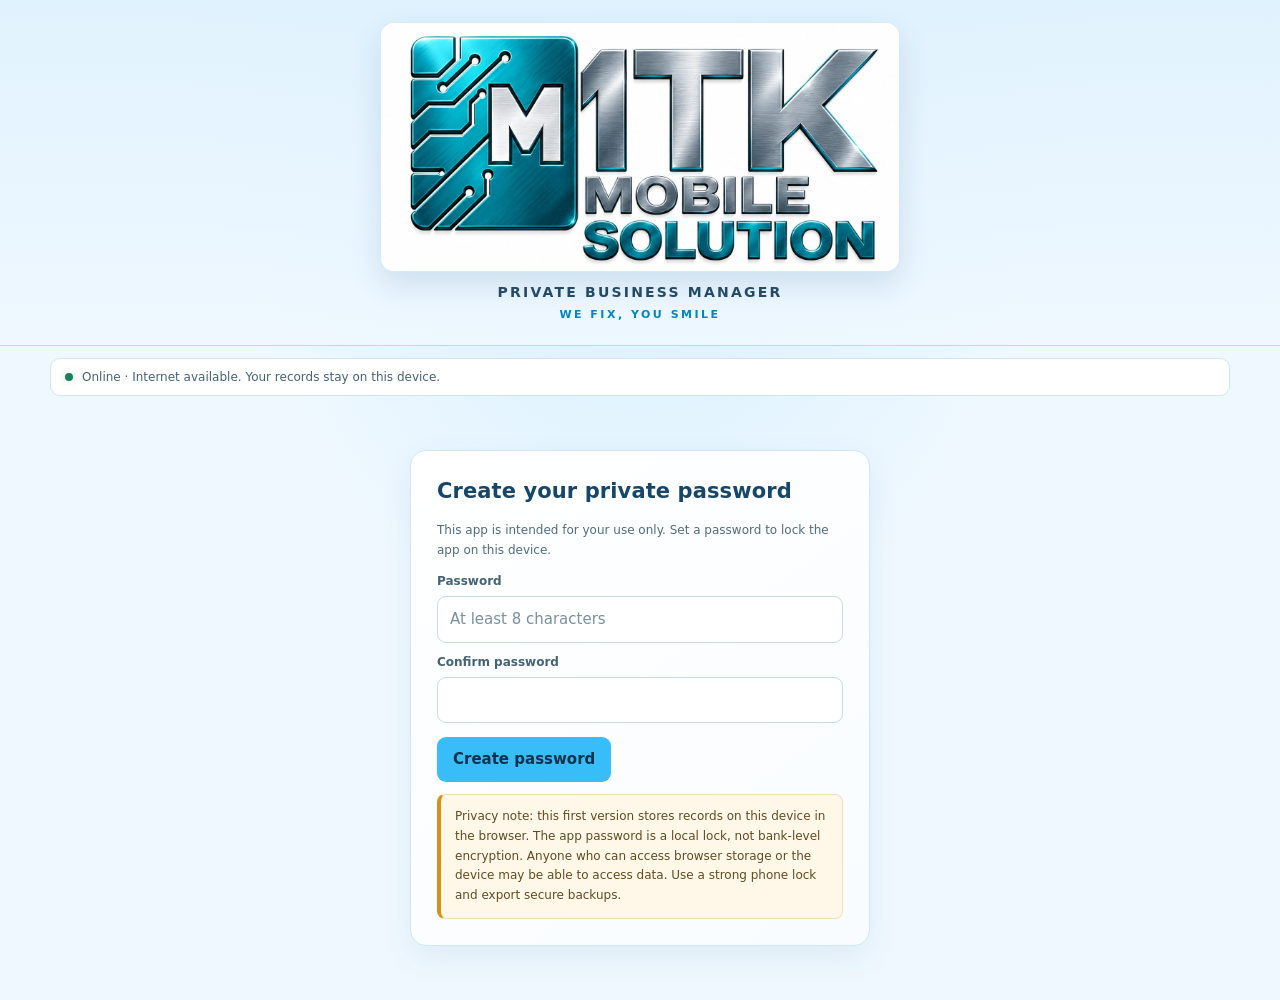
==== index.html @ c658500e "Apply sky blue app theme Co-authored-by: Copilot App <223556219+Copilot@users.noreply.github.com>" ====
<!doctype html>
<html lang="en">
<head>
<meta charset="utf-8"><meta name="viewport" content="width=device-width,initial-scale=1">
<meta name="theme-color" content="#38bdf8"><meta name="description" content="Manage MTK Mobile Solution income, expenses, stock, repairs and customer balances in one private workspace."><meta name="apple-mobile-web-app-capable" content="yes"><meta name="apple-mobile-web-app-title" content="MTK Business"><link rel="manifest" href="./manifest.webmanifest"><link rel="icon" type="image/jpeg" href="./mtk-logo.jpeg"><title>MTK Private Business Manager</title>
<style>
:root{color-scheme:light;--sky:#38bdf8;--sky-dark:#0284c7;--sky-soft:#e0f2fe;--dark:#eff8ff;--panel:#fff;--panel-raised:#f7fbff;--line:#cfe6f5;--muted:#506b7e;--text:#17364b;--success:#16835d;--danger:#c5394b}
*{box-sizing:border-box}
body{margin:0;min-height:100vh;background:radial-gradient(ellipse at 50% -18%,#c7eaff 0,transparent 52%),var(--dark);color:var(--text);font:15px/1.5 system-ui,-apple-system,"Segoe UI",Arial,sans-serif}
button,input,select,textarea{font:inherit}
header{padding:22px 18px 17px;text-align:center;background:linear-gradient(180deg,rgba(224,242,254,.96),rgba(239,248,255,.88));border-bottom:1px solid #b7ddf4}
.brand-logo{display:block;width:min(100%,520px);height:250px;object-fit:cover;object-position:center 51%;margin:0 auto 10px;background:#fff;border:1px solid #d6eafa;border-radius:14px;box-shadow:0 12px 30px rgba(20,88,133,.14)}
header p{margin:0;color:#244b65;font-size:14px;font-weight:750;letter-spacing:2.2px}
.slogan{color:var(--sky-dark);font-size:11px;font-weight:800;letter-spacing:2.5px;text-align:center;padding:4px 8px}
.connection-status{max-width:1180px;margin:12px auto 0;padding:9px 14px;border:1px solid #cfe6f5;border-radius:10px;background:#fff;color:#456277;font-size:12px}
.connection-status::before{content:"";display:inline-block;width:8px;height:8px;margin-right:9px;border-radius:50%;background:var(--success);box-shadow:0 0 10px rgba(22,131,93,.25)}
.connection-status.offline{border-color:#ead5a9;background:#fff8e9;color:#775619}
.connection-status.offline::before{background:#d89213;box-shadow:0 0 10px rgba(216,146,19,.25)}
main{max-width:1180px;margin:auto;padding:24px 20px 40px}
.card{background:linear-gradient(145deg,#fff,#f8fcff);border:1px solid var(--line);border-radius:16px;padding:22px;margin-bottom:18px;box-shadow:0 12px 32px rgba(34,93,131,.08)}
h2{font-size:18px;line-height:1.35;margin:0 0 16px;color:#174768;letter-spacing:.1px}
h3{font-size:14px;color:#0878b5;margin:22px 0 10px}
label{display:block;font-size:12px;font-weight:650;color:#456277;margin:0 0 6px}
input,select,textarea{width:100%;padding:11px 12px;border:1px solid #c7dce9;border-radius:9px;background:#fff;color:var(--text);transition:border-color .16s,box-shadow .16s}
input::placeholder,textarea::placeholder{color:#7890a0}
input:focus,select:focus,textarea:focus{outline:none;border-color:var(--sky-dark);box-shadow:0 0 0 3px rgba(56,189,248,.19)}
input[type=checkbox]{width:auto;accent-color:var(--sky-dark)}
input[type=file]{padding:7px}
.grid{display:grid;grid-template-columns:repeat(auto-fit,minmax(min(100%,210px),1fr));gap:14px}
.btn{min-height:42px;border:1px solid transparent;border-radius:9px;padding:10px 15px;font-weight:750;cursor:pointer;background:var(--sky);color:#08324a;transition:background .16s,border-color .16s,transform .16s}
.btn:hover{background:#7dd3fc;transform:translateY(-1px)}
.btn:focus-visible,.tabs button:focus-visible{outline:2px solid var(--sky-dark);outline-offset:3px}
.btn.alt{background:#edf7fd;color:#28536d;border-color:#c7e3f4}
.btn.alt:hover{background:#dff1fc;border-color:#93cbea}
.btn.red{background:#c5394b;color:#fff}
.btn.red:hover{background:#a82d40}
.actions{display:flex;align-items:center;gap:9px;flex-wrap:wrap;margin-top:14px}
.tabs{display:flex;gap:8px;flex-wrap:nowrap;overflow-x:auto;margin:2px 0 16px;padding:3px 2px 9px;scrollbar-color:#91cdea transparent}
.tabs button{flex:0 0 auto;background:#fff;color:#456277;border:1px solid #cfe1ec;border-radius:9px;padding:10px 14px;cursor:pointer;transition:background .16s,border-color .16s,color .16s}
.tabs button:hover{background:#eff8fe;border-color:#9fcfea;color:#174768}
.tabs button.active{background:#d9f1ff;color:#075b91;border-color:#76c5f0;font-weight:800}
.hidden{display:none!important}
.stats{display:grid;grid-template-columns:repeat(auto-fit,minmax(min(100%,205px),1fr));gap:12px;margin-top:16px}
.stat{min-width:0;background:linear-gradient(145deg,#eff8fe,#e4f3fc);border:1px solid #cae4f4;border-radius:12px;padding:16px}
.stat span{display:block;color:#506b7e;font-size:12px;line-height:1.45}
.stat strong{display:block;font-size:clamp(20px,3vw,25px);line-height:1.2;margin-top:9px;overflow-wrap:anywhere;font-variant-numeric:tabular-nums}
.good{color:var(--success)}.bad{color:var(--danger)}
.hint{font-size:12px;line-height:1.65;color:var(--muted)}
.row{background:#f4faff;border:1px solid #d3e8f5;border-radius:11px;padding:14px;margin:10px 0}
.row strong{color:#0878b5}
.receipt{max-width:180px;max-height:180px;display:block;margin-top:8px;border-radius:8px}
.checkgrid{display:grid;grid-template-columns:repeat(auto-fit,minmax(200px,1fr));gap:8px}
.check{display:flex;align-items:center;gap:8px;background:#f4faff;padding:9px;border:1px solid #d3e8f5;border-radius:8px}
.check label{margin:0;color:#244b65;font-size:13px}
#login{max-width:460px;margin:clamp(24px,6vh,70px) auto;padding:26px}
#login h2{font-size:21px}
.warning{border:1px solid #f1dfb8;border-left:4px solid #d89213;border-radius:8px;padding:12px 14px;background:#fff8e9;color:#624a20;font-size:12px;line-height:1.65}
.pill{display:inline-block;font-size:11px;background:#e2f4ff;border:1px solid #c1e5f9;border-radius:20px;padding:3px 9px;color:#17608c}
@media(max-width:600px){header{padding:18px 14px 14px}.brand-logo{max-width:390px;height:195px}header p{font-size:12px;letter-spacing:1.7px}.connection-status{margin:10px 12px 0}main{padding:16px 12px 28px}.card{padding:16px;border-radius:13px;margin-bottom:13px}.grid{gap:11px}.tabs{margin-right:-12px;margin-left:-4px;padding-right:12px}.actions .btn{flex:1 1 auto}#login{margin:24px 12px;padding:20px}.stat{padding:13px}}
@media print{body{background:#fff;color:#111}header{background:#eff8ff;border-color:#b7ddf4}.brand-logo{height:160px}header p,h2,.slogan{color:#075b91}.card{background:#fff;color:#111;border:1px solid #aaa;box-shadow:none}.stat,.row{background:#fff;color:#111;border:1px solid #bbb}.stat span,.hint,label{color:#333}.no-print{display:none!important}input,select,textarea{background:#fff;color:#111}}
</style></head>
<body>
<header><img class="brand-logo" src="./mtk-logo.jpeg" alt="MTK Mobile Solution logo"><p>PRIVATE BUSINESS MANAGER</p><div class="slogan">WE FIX, YOU SMILE</div></header>
<div class="connection-status" id="connectionStatus" role="status" aria-live="polite"></div>
<section id="login" class="card">
<h2 id="loginTitle">Create your private password</h2>
<p class="hint">This app is intended for your use only. Set a password to lock the app on this device.</p>
<div><label>Password</label><input id="password" type="password" autocomplete="current-password" placeholder="At least 8 characters"></div>
<div id="confirmWrap" style="margin-top:10px"><label>Confirm password</label><input id="confirmPassword" type="password" autocomplete="new-password"></div>
<div class="actions"><button class="btn" id="loginBtn">Create password</button></div><p class="hint" id="loginMsg"></p>
<div class="warning">Privacy note: this first version stores records on this device in the browser. The app password is a local lock, not bank-level encryption. Anyone who can access browser storage or the device may be able to access data. Use a strong phone lock and export secure backups.</div>
</section>
<div id="app" class="hidden">
<main>
<div class="actions no-print"><button class="btn alt" id="lockBtn">Lock app</button><button class="btn alt" id="exportBtn">Export backup</button><label class="btn alt" style="display:inline-flex;align-items:center;cursor:pointer">Import backup<input id="importFile" type="file" accept=".json,application/json" hidden></label><button class="btn alt" onclick="window.print()">Print current page</button></div>
<div class="warning">Keep receipts and records private. Do not record bank PINs, passwords, or customers' phone unlock codes. Export a backup regularly and store it somewhere secure.</div>
<section class="card"><h2>Business overview</h2><div class="grid"><div><label>From date</label><input type="date" id="fromDate"></div><div><label>To date</label><input type="date" id="toDate"></div><div style="align-self:end"><button class="btn" id="filterBtn">Update totals</button></div></div><div class="stats" style="margin-top:12px">
<div class="stat"><span>Sales / money received</span><strong id="totalIncome">R0.00</strong></div>
<div class="stat"><span>Expenses / money spent</span><strong id="totalExpense">R0.00</strong></div>
<div class="stat"><span>Profit / loss (cash view)</span><strong id="net">R0.00</strong></div>
<div class="stat"><span>Inventory items in stock</span><strong id="stockCount">0</strong></div></div><p class="hint">Cash-view result = money recorded as received minus money recorded as spent for the selected dates. It is not a full accounting/tax statement. Record stock purchases as expenses and sales as income; do not count the same transaction twice.</p></section>
<div class="tabs no-print"><button class="active" data-tab="transaction">Income & expenses</button><button data-tab="inventory">Accessories & stock</button><button data-tab="history">Transaction history</button><button data-tab="repairs">Repair jobs & customers</button><button data-tab="debts">Debts / unpaid</button><button data-tab="reports">Reports & backup</button></div>
<section class="card panel" id="panel-transaction"><h2>Add money received or spent</h2><form id="transactionForm"><div class="grid">
<div><label>Transaction type *</label><select id="txType"><option value="income">Money received / sale</option><option value="expense">Money spent / expense</option></select></div>
<div><label>Date *</label><input id="txDate" type="date" required></div>
<div><label>Category *</label><select id="txCategory"><option>Phone repair income</option><option>Phone accessory sale</option><option>Laptop repair income</option><option>Smartwatch sale</option><option>Other sale</option><option>Stock purchase</option><option>Parts for repairs</option><option>Tools / equipment</option><option>Transport</option><option>Data / airtime</option><option>Rent / electricity</option><option>Packaging</option><option>Other expense</option></select></div>
<div><label>Amount (R) *</label><input id="txAmount" type="number" min="0.01" step=".01" required></div>
<div><label>Item / description *</label><input id="txDescription" required placeholder="e.g. USB cable, screen repair"></div>
<div><label>Payment method</label><select id="txPayment"><option>Cash</option><option>EFT / bank transfer</option><option>Card</option><option>Mobile money</option><option>Credit / unpaid</option><option>Other</option></select></div>
<div><label>Supplier / customer (optional)</label><input id="txPerson"></div>
<div><label>Quantity (optional)</label><input id="txQty" type="number" min="1" step="1" value="1"></div>
<div><label>Receipt / slip photo</label><input id="txReceipt" type="file" accept="image/*" capture="environment"></div>
</div><label style="margin-top:10px">Notes</label><textarea id="txNotes" placeholder="Receipt number, what was purchased, etc."></textarea><div id="receiptPreview"></div><div class="actions"><button class="btn alt" type="button" id="ocrBtn">Read receipt text (internet required)</button><button class="btn alt" type="button" id="copyOcrBtn">Copy receipt text</button></div><textarea id="ocrText" placeholder="Receipt text will appear here for you to check and copy. OCR may make mistakes."></textarea><div class="actions"><button class="btn" type="submit">Save transaction</button><button class="btn alt" type="reset">Clear form</button></div></form><p class="hint">Use the receipt photo field to take a picture with your phone camera or choose an existing slip image. Check the amount and date yourself; this version does not automatically read receipt text.</p></section>
<section class="card panel hidden" id="panel-inventory"><h2>Accessories, devices & stock</h2><form id="stockForm"><div class="grid">
<div><label>Item name *</label><input id="stName" required placeholder="USB cable, smartwatch, laptop"></div>
<div><label>Category</label><select id="stCategory"><option>Phone accessory</option><option>Phone</option><option>Smartwatch</option><option>Laptop</option><option>Tablet</option><option>Computer accessory</option><option>Repair part</option><option>Tool / equipment</option><option>Other</option></select></div>
<div><label>Quantity in stock *</label><input id="stQty" type="number" min="0" step="1" required value="1"></div>
<div><label>Cost per item (R) *</label><input id="stCost" type="number" min="0" step=".01" required></div>
<div><label>Selling price per item (R)</label><input id="stPrice" type="number" min="0" step=".01"></div>
<div><label>Supplier</label><input id="stSupplier"></div>
<div><label>Purchase date</label><input id="stDate" type="date"></div><div><label>Stock notes / receipt reference</label><input id="stNotes"></div>
</div><div class="actions"><button class="btn" type="submit">Save stock item</button></div></form><h3>Low-stock alerts</h3><div id="lowStockList"></div><h3>Stock list</h3><div id="stockList"></div><p class="hint">This is a basic stock register. When you buy stock, also record the expense and attach the slip. When you sell an item, record the income and update stock quantity manually.</p></section>
<section class="card panel hidden" id="panel-history"><h2>Transaction history</h2><div class="grid"><div><label>Search description / supplier / category</label><input id="searchHistory" placeholder="Search..."></div><div><label>Show type</label><select id="historyType"><option value="all">All</option><option value="income">Income only</option><option value="expense">Expenses only</option></select></div></div><div id="historyList"></div></section>
<section class="card panel hidden" id="panel-repairs"><h2>Repair jobs & customer history</h2>
<p class="hint">Record a repair job and customer, then record the money received separately in Income & Expenses so the dashboard totals remain correct.</p>
<form id="repairForm"><div class="grid">
<div><label>Repair ticket number *</label><input id="rpTicket" required placeholder="MTK-0001"></div>
<div><label>Date received *</label><input id="rpDate" type="date" required></div>
<div><label>Customer name *</label><input id="rpCustomer" required></div>
<div><label>Customer phone</label><input id="rpPhone" type="tel"></div>
<div><label>Device / model *</label><input id="rpDevice" required placeholder="Samsung A12, HP laptop"></div>
<div><label>IMEI / serial (optional)</label><input id="rpSerial"></div>
<div><label>Customer-reported problem *</label><input id="rpComplaint" required></div>
<div><label>Initial test / condition</label><input id="rpInitial" placeholder="Screen cracked, no charging..."></div>
<div><label>Repair service / work done</label><input id="rpWork"></div>
<div><label>Repair status</label><select id="rpStatus"><option>Received - not tested</option><option>Diagnosing</option><option>Waiting for approval</option><option>Waiting for parts</option><option>In repair</option><option>Repaired - tested</option><option>Partially repaired</option><option>Unrepairable</option><option>Collected</option></select></div>
<div><label>Quoted price (R)</label><input id="rpQuote" type="number" min="0" step=".01"></div>
<div><label>Warranty days (if offered)</label><input id="rpWarranty" type="number" min="0" step="1" value="0"></div>
</div><label style="margin-top:10px">Final test / faults still present</label><textarea id="rpFinal"></textarea>
<div class="actions"><button class="btn" type="submit">Save repair job</button></div></form><h3>Repair job history</h3><div id="repairList"></div></section>
<section class="card panel hidden" id="panel-debts"><h2>Customer balances / unpaid amounts</h2>
<p class="hint">Use this for customer credit or money still owed. Add payments as separate income transactions when received. This list does not automatically add income to the dashboard.</p>
<form id="debtForm"><div class="grid">
<div><label>Customer name *</label><input id="dbCustomer" required></div>
<div><label>Phone number</label><input id="dbPhone"></div>
<div><label>Ticket / invoice reference</label><input id="dbRef"></div>
<div><label>Date</label><input id="dbDate" type="date" required></div>
<div><label>Total amount due (R) *</label><input id="dbTotal" type="number" min="0" step=".01" required></div>
<div><label>Amount paid so far (R)</label><input id="dbPaid" type="number" min="0" step=".01" value="0"></div>
<div><label>Due date</label><input id="dbDue" type="date"></div>
</div><label style="margin-top:10px">Notes</label><textarea id="dbNotes"></textarea><div class="actions"><button class="btn" type="submit">Save balance</button></div></form>
<h3>Outstanding balances</h3><div id="debtList"></div></section>
<section class="card panel hidden" id="panel-reports"><h2>Reports & backup</h2><p>Export a JSON backup to keep your transactions, stock list, and receipt photos together. Store the backup securely.</p><div class="actions"><button class="btn" id="exportBtn2">Export full backup</button><label class="btn alt" style="display:inline-flex;align-items:center;cursor:pointer">Import backup<input id="importFile2" type="file" accept=".json,application/json" hidden></label></div><h3>Selected period totals</h3><div id="reportSummary"></div><h3>Business record checklist</h3><ul class="hint"><li>Keep supplier slips for accessories and repair parts.</li><li>Record sales and repair payments on the date received.</li><li>Keep personal spending separate from business spending.</li><li>Count stock regularly and correct quantities.</li><li>Back up data after entering new transactions.</li></ul></section>
<div class="slogan">WE FIX, YOU SMILE</div>
</main></div>
<script>
const $=id=>document.getElementById(id);
const today=()=>new Date().toISOString().slice(0,10);
$('txDate').value=today();$('stDate').value=today();$('fromDate').value=new Date(new Date().getFullYear(),new Date().getMonth(),1).toISOString().slice(0,10);$('toDate').value=today();
const read=(k,d)=>{try{return JSON.parse(localStorage.getItem(k))??d}catch{return d}};
const write=(k,v)=>localStorage.setItem(k,JSON.stringify(v));
async function hash(s){const b=await crypto.subtle.digest('SHA-256',new TextEncoder().encode(s));return [...new Uint8Array(b)].map(x=>x.toString(16).padStart(2,'0')).join('')}
function passwordExists(){return !!localStorage.getItem('mtkPassHash')}
function showLogin(){ $('app').classList.add('hidden');$('login').classList.remove('hidden');$('confirmWrap').classList.toggle('hidden',passwordExists());$('loginTitle').textContent=passwordExists()?'Unlock MTK Private Business Manager':'Create your private password';$('loginBtn').textContent=passwordExists()?'Unlock':'Create password'}
$('loginBtn').onclick=async()=>{let p=$('password').value;if(p.length<8){$('loginMsg').textContent='Use at least 8 characters.';return}if(passwordExists()){if(await hash(p)===localStorage.getItem('mtkPassHash'))unlock();else $('loginMsg').textContent='Incorrect password. Try again.'}else{if(p!==$('confirmPassword').value){$('loginMsg').textContent='Passwords do not match.';return}localStorage.setItem('mtkPassHash',await hash(p));unlock()}};
function unlock(){$('login').classList.add('hidden');$('app').classList.remove('hidden');$('password').value='';$('confirmPassword').value='';renderAll()}
$('lockBtn').onclick=()=>{showLogin();$('loginMsg').textContent='App locked.'};
if(!passwordExists())showLogin();
$('txReceipt').addEventListener('change',async()=>{const f=$('txReceipt').files[0];if(!f){$('receiptPreview').innerHTML='';return}try{const data=await compressImage(f);$('receiptPreview').innerHTML=`<img class="receipt" alt="Receipt preview" src="${data}"><p class="hint">Receipt photo ready to save.</p>`;$('txReceipt').dataset.receipt=data}catch(e){$('receiptPreview').textContent='Could not read image. Try another photo.'}});
function compressImage(file){return new Promise((resolve,reject)=>{const r=new FileReader();r.onerror=reject;r.onload=()=>{const im=new Image();im.onerror=reject;im.onload=()=>{let scale=Math.min(1,1000/Math.max(im.width,im.height)),c=document.createElement('canvas');c.width=Math.round(im.width*scale);c.height=Math.round(im.height*scale);c.getContext('2d').drawImage(im,0,0,c.width,c.height);resolve(c.toDataURL('image/jpeg',.72))};im.src=r.result};r.readAsDataURL(file)})}
$('transactionForm').onsubmit=e=>{e.preventDefault();const a=Number($('txAmount').value);if(a<=0)return alert('Enter an amount greater than zero.');let tx=read('mtkTransactions',[]);tx.push({id:crypto.randomUUID?crypto.randomUUID():String(Date.now()),type:$('txType').value,date:$('txDate').value,category:$('txCategory').value,amount:a,description:$('txDescription').value,payment:$('txPayment').value,person:$('txPerson').value,qty:Number($('txQty').value||1),notes:$('txNotes').value,receipt:$('txReceipt').dataset.receipt||'',created:new Date().toISOString()});try{write('mtkTransactions',tx)}catch(err){alert('Storage is full. Export a backup and remove some large receipt photos.');return}e.target.reset();$('txDate').value=today();$('txQty').value=1;delete $('txReceipt').dataset.receipt;$('receiptPreview').innerHTML='';renderAll();alert('Transaction saved on this device.')};
$('stockForm').onsubmit=e=>{e.preventDefault();let s=read('mtkStock',[]);s.push({id:Date.now(),name:$('stName').value,category:$('stCategory').value,qty:Number($('stQty').value),cost:Number($('stCost').value),price:Number($('stPrice').value||0),supplier:$('stSupplier').value,date:$('stDate').value,notes:$('stNotes').value});write('mtkStock',s);e.target.reset();$('stQty').value=1;$('stDate').value=today();renderAll();alert('Stock item saved.')};
document.querySelectorAll('[data-tab]').forEach(b=>b.onclick=()=>{document.querySelectorAll('[data-tab]').forEach(x=>x.classList.toggle('active',x===b));document.querySelectorAll('.panel').forEach(x=>x.classList.toggle('hidden',x.id!=='panel-'+b.dataset.tab));if(b.dataset.tab==='history')renderHistory();if(b.dataset.tab==='inventory')renderStock();if(b.dataset.tab==='reports')renderReport()});
function money(n){return 'R'+Number(n||0).toLocaleString('en-ZA',{minimumFractionDigits:2,maximumFractionDigits:2})}
function selected(){let f=$('fromDate').value,t=$('toDate').value;return read('mtkTransactions',[]).filter(x=>(!f||x.date>=f)&&(!t||x.date<=t))}
function renderStats(){let tx=selected(),inc=tx.filter(x=>x.type==='income').reduce((s,x)=>s+x.amount,0),exp=tx.filter(x=>x.type==='expense').reduce((s,x)=>s+x.amount,0);$('totalIncome').textContent=money(inc);$('totalExpense').textContent=money(exp);$('net').textContent=money(inc-exp);$('net').className=inc-exp<0?'bad':'';$('stockCount').textContent=read('mtkStock',[]).reduce((s,x)=>s+x.qty,0)}
function renderStock(){let s=read('mtkStock',[]);$('stockList').innerHTML=s.length?s.map(x=>`<div class="row"><strong>${esc(x.name)}</strong> <span class="pill">${esc(x.category)}</span><div>Qty: ${x.qty} · Cost/item: ${money(x.cost)} · Sell/item: ${money(x.price)} · Stock cost: ${money(x.qty*x.cost)}</div><div class="hint">Supplier: ${esc(x.supplier)} · ${esc(x.date)} · ${esc(x.notes)}</div><div class="actions no-print"><button class="btn alt" onclick="changeQty(${x.id},-1)">−1 sold/used</button><button class="btn alt" onclick="changeQty(${x.id},1)">+1 stock</button><button class="btn red" onclick="deleteStock(${x.id})">Delete</button></div></div>`).join(''):'<p class="hint">No stock items added yet.</p>'}
window.changeQty=(id,d)=>{let s=read('mtkStock',[]),x=s.find(a=>a.id===id);if(x){x.qty=Math.max(0,x.qty+d);write('mtkStock',s);renderAll()}};window.deleteStock=id=>{if(confirm('Delete this stock item?')){write('mtkStock',read('mtkStock',[]).filter(x=>x.id!==id));renderAll()}};
function renderHistory(){let q=$('searchHistory').value.toLowerCase(),typ=$('historyType').value;let tx=selected().filter(x=>(typ==='all'||x.type===typ)&&[x.description,x.category,x.person,x.notes].join(' ').toLowerCase().includes(q)).slice().reverse();$('historyList').innerHTML=tx.length?tx.map(x=>`<div class="row"><strong>${esc(x.date)} · ${esc(x.description)}</strong><div>${x.type==='income'?'Money received':'Money spent'}: <b>${money(x.amount)}</b> · ${esc(x.category)} · ${esc(x.payment)}</div><div class="hint">${esc(x.person)} · Qty ${x.qty} · ${esc(x.notes)}</div>${x.receipt?`<img class="receipt" src="${x.receipt}" alt="Receipt slip">`:''}<div class="actions no-print"><button class="btn red" onclick="deleteTx('${x.id}')">Delete record</button></div></div>`).join(''):'<p class="hint">No matching transactions for this date range.</p>'}
window.deleteTx=id=>{if(confirm('Delete this transaction and its receipt photo?')){write('mtkTransactions',read('mtkTransactions',[]).filter(x=>x.id!==id));renderAll()}};
function renderReport(){let tx=selected(),inc=tx.filter(x=>x.type==='income').reduce((s,x)=>s+x.amount,0),exp=tx.filter(x=>x.type==='expense').reduce((s,x)=>s+x.amount,0);$('reportSummary').innerHTML=`<div class="stats"><div class="stat"><span>Transactions</span><strong>${tx.length}</strong></div><div class="stat"><span>Income</span><strong>${money(inc)}</strong></div><div class="stat"><span>Expenses</span><strong>${money(exp)}</strong></div><div class="stat"><span>Net cash gain / loss</span><strong>${money(inc-exp)}</strong></div></div>`}
function esc(s){return String(s??'').replace(/[&<>"']/g,c=>({'&':'&amp;','<':'&lt;','>':'&gt;','"':'&quot;',"'":'&#39;'}[c]))}
function renderAll(){renderStats();renderStock();renderHistory();renderReport()}
$('filterBtn').onclick=renderAll;$('searchHistory').oninput=renderHistory;$('historyType').onchange=renderHistory;
function exportBackup(){let data={app:'MTK Private Business Manager',version:1,exported:new Date().toISOString(),transactions:read('mtkTransactions',[]),stock:read('mtkStock',[]),repairJobs:read('mtkRepairJobs',[]),debts:read('mtkDebts',[])};let b=new Blob([JSON.stringify(data)],{type:'application/json'}),a=document.createElement('a');a.href=URL.createObjectURL(b);a.download='mtk-business-backup.json';a.click();setTimeout(()=>URL.revokeObjectURL(a.href),1000)}
$('exportBtn').onclick=exportBackup;$('exportBtn2').onclick=exportBackup;
async function importBackup(file){try{let d=JSON.parse(await file.text());if(!Array.isArray(d.transactions)||!Array.isArray(d.stock))throw Error('Invalid backup');if(!confirm('Import backup and replace the current transaction and stock lists? Export current data first if you need it.'))return;write('mtkTransactions',d.transactions);write('mtkStock',d.stock);write('mtkRepairJobs',d.repairJobs||[]);write('mtkDebts',d.debts||[]);renderAll();alert('Backup imported.')}catch(e){alert('Could not import this backup file.')}} 
$('importFile').onchange=e=>e.target.files[0]&&importBackup(e.target.files[0]);$('importFile2').onchange=e=>e.target.files[0]&&importBackup(e.target.files[0]);

// Extra business-management features: receipt OCR, repair jobs, customer balances, low-stock alerts.
$('rpDate').value=today(); $('dbDate').value=today();
$('ocrBtn').onclick=async()=>{
 const f=$('txReceipt').files[0];
 if(!f){alert('Take or choose a receipt photo first.');return}
 $('ocrText').value='Loading receipt-reading tool...';
 try{
  if(!window.Tesseract){await new Promise((resolve,reject)=>{const s=document.createElement('script');s.src='https://cdn.jsdelivr.net/npm/tesseract.js@5/dist/tesseract.min.js';s.onload=resolve;s.onerror=reject;document.head.appendChild(s)})}
  $('ocrText').value='Reading image... please wait.';
  const result=await Tesseract.recognize(f,'eng',{logger:m=>{if(m.status)$('ocrText').value=m.status+(m.progress?' '+Math.round(m.progress*100)+'%':'')}});
  $('ocrText').value=result.data.text||'No text detected. Try a clearer, brighter picture.';
  const text=$('ocrText').value;
  // Suggest a likely amount; user must verify it before saving.
  const matches=[...text.matchAll(/(?:R\s*)?\b(\d{1,5}[.,]\d{2})\b/g)].map(m=>Number(m[1].replace(',','.'))).filter(n=>Number.isFinite(n));
  if(matches.length && confirm('Possible amounts found: '+matches.map(m=>'R'+m.toFixed(2)).join(', ')+'. Fill the amount with the last detected amount? Please verify it.')) $('txAmount').value=matches[matches.length-1].toFixed(2);
 }catch(e){$('ocrText').value='Receipt reading failed. Check your internet connection, then try again. You can still type the details manually.'}
};
$('copyOcrBtn').onclick=async()=>{try{await navigator.clipboard.writeText($('ocrText').value);alert('Receipt text copied.')}catch(e){$('ocrText').select();document.execCommand('copy');alert('Select and copy the receipt text if copying did not work.')}};

$('repairForm').onsubmit=e=>{
 e.preventDefault();let arr=read('mtkRepairJobs',[]);
 const x={id:Date.now(),ticket:$('rpTicket').value,date:$('rpDate').value,customer:$('rpCustomer').value,phone:$('rpPhone').value,device:$('rpDevice').value,serial:$('rpSerial').value,complaint:$('rpComplaint').value,initial:$('rpInitial').value,work:$('rpWork').value,status:$('rpStatus').value,quote:Number($('rpQuote').value||0),warranty:Number($('rpWarranty').value||0),final:$('rpFinal').value};
 const i=arr.findIndex(a=>a.ticket.toLowerCase()===x.ticket.toLowerCase());
 if(i>=0){if(!confirm('Ticket already exists. Update it?'))return; x.id=arr[i].id;arr[i]=x}else arr.push(x);
 write('mtkRepairJobs',arr);renderAll();alert('Repair job saved.');
};
function renderRepairs(){const a=read('mtkRepairJobs',[]).slice().reverse();$('repairList').innerHTML=a.length?a.map(x=>`<div class="row"><strong>${esc(x.ticket)} · ${esc(x.customer)}</strong> <span class="pill">${esc(x.status)}</span><div>${esc(x.device)} · Received ${esc(x.date)} · Quote ${money(x.quote)}</div><div class="hint">Phone: ${esc(x.phone)} · Serial: ${esc(x.serial)}<br>Reported: ${esc(x.complaint)}<br>Initial condition: ${esc(x.initial)}<br>Work: ${esc(x.work)}<br>Final test: ${esc(x.final)}<br>Warranty: ${x.warranty} days (if offered)</div><div class="actions no-print"><button class="btn alt" onclick="editRepair(${x.id})">Edit status/details</button><button class="btn red" onclick="deleteRepair(${x.id})">Delete</button></div></div>`).join(''):'<p class="hint">No repair jobs recorded yet.</p>'}
window.editRepair=id=>{let x=read('mtkRepairJobs',[]).find(a=>a.id===id);if(!x)return;[['rpTicket','ticket'],['rpDate','date'],['rpCustomer','customer'],['rpPhone','phone'],['rpDevice','device'],['rpSerial','serial'],['rpComplaint','complaint'],['rpInitial','initial'],['rpWork','work'],['rpStatus','status'],['rpQuote','quote'],['rpWarranty','warranty'],['rpFinal','final']].forEach(([a,b])=>$(a).value=x[b]??'');document.querySelector('[data-tab="repairs"]').click();window.scrollTo({top:0,behavior:'smooth'})};
window.deleteRepair=id=>{if(confirm('Delete this repair job?')){write('mtkRepairJobs',read('mtkRepairJobs',[]).filter(x=>x.id!==id));renderAll()}};
$('debtForm').onsubmit=e=>{e.preventDefault();let arr=read('mtkDebts',[]);arr.push({id:Date.now(),customer:$('dbCustomer').value,phone:$('dbPhone').value,ref:$('dbRef').value,date:$('dbDate').value,total:Number($('dbTotal').value),paid:Number($('dbPaid').value||0),due:$('dbDue').value,notes:$('dbNotes').value});write('mtkDebts',arr);e.target.reset();$('dbDate').value=today();$('dbPaid').value=0;renderAll();alert('Balance saved.')};
function renderDebts(){let a=read('mtkDebts',[]).slice().reverse();$('debtList').innerHTML=a.length?a.map(x=>{let bal=Math.max(0,x.total-x.paid);return `<div class="row"><strong>${esc(x.customer)} · Balance ${money(bal)}</strong><div>Invoice/ticket: ${esc(x.ref)} · Total ${money(x.total)} · Paid ${money(x.paid)}</div><div class="hint">Phone: ${esc(x.phone)} · Date: ${esc(x.date)} · Due: ${esc(x.due)} · ${esc(x.notes)}</div><div class="actions no-print"><button class="btn alt" onclick="addDebtPayment(${x.id})">Record payment</button><button class="btn red" onclick="deleteDebt(${x.id})">Delete</button></div></div>`}).join(''):'<p class="hint">No balances recorded.</p>'}
window.addDebtPayment=id=>{let a=read('mtkDebts',[]),x=a.find(v=>v.id===id);if(!x)return;let p=Number(prompt('How much did the customer pay now? (R)','0'));if(!p||p<=0)return;x.paid=Math.min(x.total,x.paid+p);write('mtkDebts',a);let tx=read('mtkTransactions',[]);tx.push({id:crypto.randomUUID?crypto.randomUUID():String(Date.now()),type:'income',date:today(),category:'Customer debt payment',amount:p,description:'Payment from '+x.customer+' ('+(x.ref||'no reference')+')',payment:'Cash / check notes',person:x.customer,qty:1,notes:'Recorded from balance tracker; receipt not attached',receipt:'',created:new Date().toISOString()});write('mtkTransactions',tx);renderAll();alert('Payment recorded and added to income. Make sure the payment is real and the amount is correct.')};
window.deleteDebt=id=>{if(confirm('Delete this balance record?')){write('mtkDebts',read('mtkDebts',[]).filter(x=>x.id!==id));renderAll()}};
function updateConnectionStatus(){const online=navigator.onLine;const status=$('connectionStatus');status.textContent=online?'Online · Internet available. Your records stay on this device.':'Offline · The installed app and saved records remain available. Receipt scanning needs internet.';status.classList.toggle('offline',!online)}
window.addEventListener('online',updateConnectionStatus);window.addEventListener('offline',updateConnectionStatus);updateConnectionStatus();
if('serviceWorker' in navigator&&location.protocol!=='file:')navigator.serviceWorker.register('./sw.js').catch(e=>console.error('Could not register the offline app worker.',e));
function renderLowStock(){let s=read('mtkStock',[]).filter(x=>x.qty<=2);$('lowStockList').innerHTML=s.length?s.map(x=>`<div class="row"><strong>${esc(x.name)}</strong> — only ${x.qty} left <span class="pill">${esc(x.category)}</span></div>`).join(''):'<p class="hint">No items at or below 2 units.</p>'}
const oldRenderAll=renderAll;
renderAll=function(){oldRenderAll();renderRepairs();renderDebts();renderLowStock()};

</script></body></html>
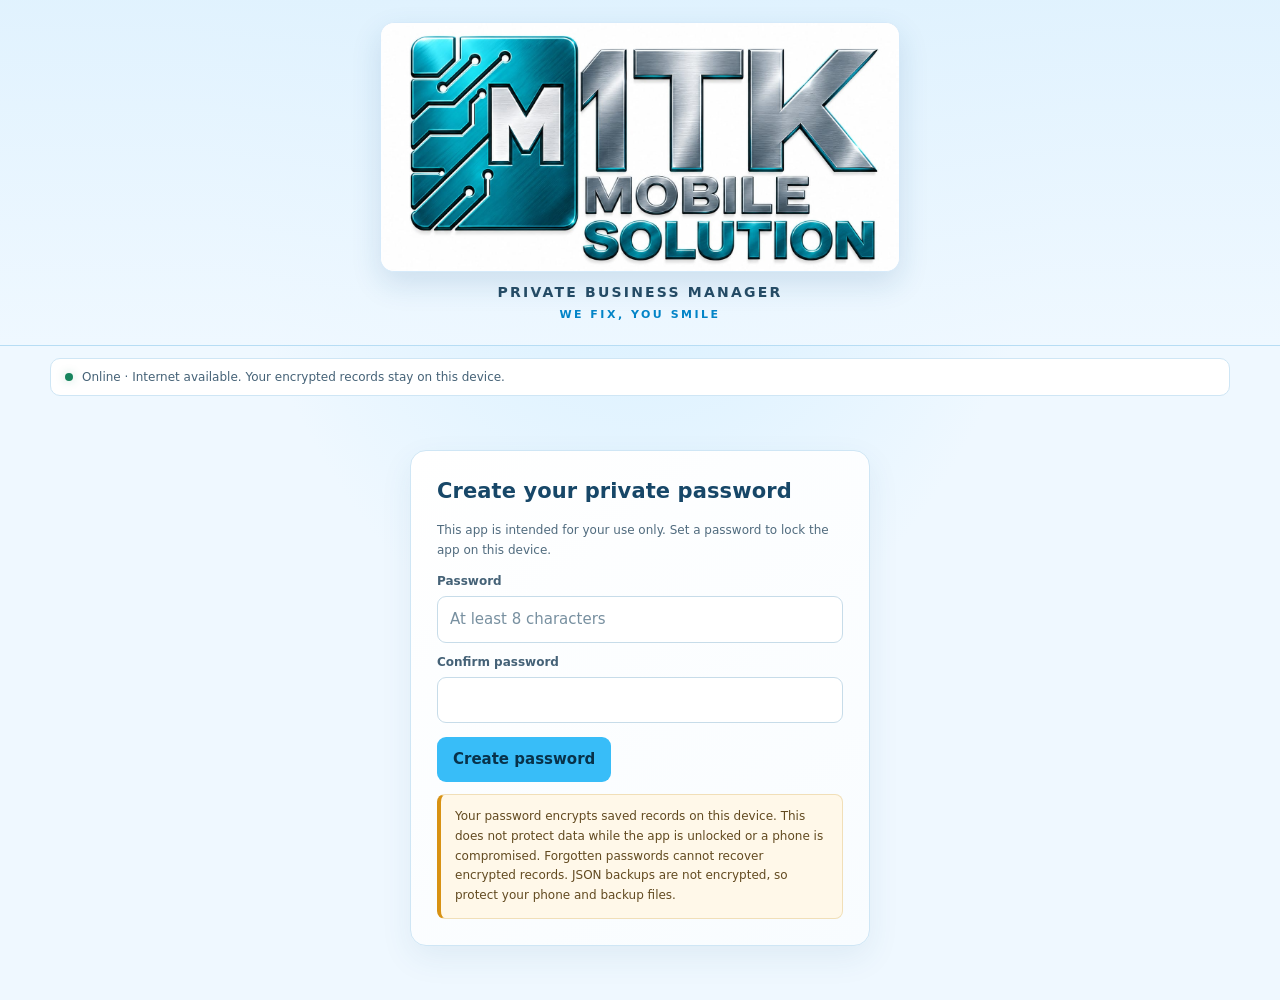
==== commit 4c0e7e90: "Encrypt business records and improve PWA installation Co-authored-by: Copilot App <223556219+Copilot" ====
--- a/index.html
+++ b/index.html
@@ -2,7 +2,7 @@
 <html lang="en">
 <head>
 <meta charset="utf-8"><meta name="viewport" content="width=device-width,initial-scale=1">
-<meta name="theme-color" content="#38bdf8"><meta name="description" content="Manage MTK Mobile Solution income, expenses, stock, repairs and customer balances in one private workspace."><meta name="apple-mobile-web-app-capable" content="yes"><meta name="apple-mobile-web-app-title" content="MTK Business"><link rel="manifest" href="./manifest.webmanifest"><link rel="icon" type="image/jpeg" href="./mtk-logo.jpeg"><title>MTK Private Business Manager</title>
+<meta name="theme-color" content="#38bdf8"><meta name="description" content="Manage MTK Mobile Solution income, expenses, stock, repairs and customer balances in one private workspace."><meta name="apple-mobile-web-app-capable" content="yes"><meta name="apple-mobile-web-app-title" content="MTK Business"><link rel="manifest" href="./manifest.webmanifest?v=encrypted-1"><link rel="apple-touch-icon" href="./mtk-icon-192.png"><link rel="icon" type="image/jpeg" href="./mtk-logo.jpeg"><title>MTK Private Business Manager</title>
 <style>
 :root{color-scheme:light;--sky:#38bdf8;--sky-dark:#0284c7;--sky-soft:#e0f2fe;--dark:#eff8ff;--panel:#fff;--panel-raised:#f7fbff;--line:#cfe6f5;--muted:#506b7e;--text:#17364b;--success:#16835d;--danger:#c5394b}
 *{box-sizing:border-box}
@@ -68,12 +68,12 @@
 <div><label>Password</label><input id="password" type="password" autocomplete="current-password" placeholder="At least 8 characters"></div>
 <div id="confirmWrap" style="margin-top:10px"><label>Confirm password</label><input id="confirmPassword" type="password" autocomplete="new-password"></div>
 <div class="actions"><button class="btn" id="loginBtn">Create password</button></div><p class="hint" id="loginMsg"></p>
-<div class="warning">Privacy note: this first version stores records on this device in the browser. The app password is a local lock, not bank-level encryption. Anyone who can access browser storage or the device may be able to access data. Use a strong phone lock and export secure backups.</div>
+<div class="warning">Your password encrypts saved records on this device. This does not protect data while the app is unlocked or a phone is compromised. Forgotten passwords cannot recover encrypted records. JSON backups are not encrypted, so protect your phone and backup files.</div>
 </section>
 <div id="app" class="hidden">
 <main>
 <div class="actions no-print"><button class="btn alt" id="lockBtn">Lock app</button><button class="btn alt" id="exportBtn">Export backup</button><label class="btn alt" style="display:inline-flex;align-items:center;cursor:pointer">Import backup<input id="importFile" type="file" accept=".json,application/json" hidden></label><button class="btn alt" onclick="window.print()">Print current page</button></div>
-<div class="warning">Keep receipts and records private. Do not record bank PINs, passwords, or customers' phone unlock codes. Export a backup regularly and store it somewhere secure.</div>
+<div class="warning">Saved records are encrypted on this device. Exported JSON backups are not encrypted. Do not record bank PINs, passwords, or customers' phone unlock codes; store backups somewhere private.</div>
 <section class="card"><h2>Business overview</h2><div class="grid"><div><label>From date</label><input type="date" id="fromDate"></div><div><label>To date</label><input type="date" id="toDate"></div><div style="align-self:end"><button class="btn" id="filterBtn">Update totals</button></div></div><div class="stats" style="margin-top:12px">
 <div class="stat"><span>Sales / money received</span><strong id="totalIncome">R0.00</strong></div>
 <div class="stat"><span>Expenses / money spent</span><strong id="totalExpense">R0.00</strong></div>
@@ -130,41 +130,166 @@
 <div><label>Due date</label><input id="dbDue" type="date"></div>
 </div><label style="margin-top:10px">Notes</label><textarea id="dbNotes"></textarea><div class="actions"><button class="btn" type="submit">Save balance</button></div></form>
 <h3>Outstanding balances</h3><div id="debtList"></div></section>
-<section class="card panel hidden" id="panel-reports"><h2>Reports & backup</h2><p>Export a JSON backup to keep your transactions, stock list, and receipt photos together. Store the backup securely.</p><div class="actions"><button class="btn" id="exportBtn2">Export full backup</button><label class="btn alt" style="display:inline-flex;align-items:center;cursor:pointer">Import backup<input id="importFile2" type="file" accept=".json,application/json" hidden></label></div><h3>Selected period totals</h3><div id="reportSummary"></div><h3>Business record checklist</h3><ul class="hint"><li>Keep supplier slips for accessories and repair parts.</li><li>Record sales and repair payments on the date received.</li><li>Keep personal spending separate from business spending.</li><li>Count stock regularly and correct quantities.</li><li>Back up data after entering new transactions.</li></ul></section>
+<section class="card panel hidden" id="panel-reports"><h2>Reports & backup</h2><p>Export a JSON backup to keep your transactions, stock list, and receipt photos together. Backup files are not encrypted; store them securely.</p><div class="actions"><button class="btn" id="exportBtn2">Export full backup</button><label class="btn alt" style="display:inline-flex;align-items:center;cursor:pointer">Import backup<input id="importFile2" type="file" accept=".json,application/json" hidden></label></div><h3>Selected period totals</h3><div id="reportSummary"></div><h3>Business record checklist</h3><ul class="hint"><li>Keep supplier slips for accessories and repair parts.</li><li>Record sales and repair payments on the date received.</li><li>Keep personal spending separate from business spending.</li><li>Count stock regularly and correct quantities.</li><li>Back up data after entering new transactions.</li></ul></section>
 <div class="slogan">WE FIX, YOU SMILE</div>
 </main></div>
 <script>
 const $=id=>document.getElementById(id);
 const today=()=>new Date().toISOString().slice(0,10);
 $('txDate').value=today();$('stDate').value=today();$('fromDate').value=new Date(new Date().getFullYear(),new Date().getMonth(),1).toISOString().slice(0,10);$('toDate').value=today();
-const read=(k,d)=>{try{return JSON.parse(localStorage.getItem(k))??d}catch{return d}};
-const write=(k,v)=>localStorage.setItem(k,JSON.stringify(v));
-async function hash(s){const b=await crypto.subtle.digest('SHA-256',new TextEncoder().encode(s));return [...new Uint8Array(b)].map(x=>x.toString(16).padStart(2,'0')).join('')}
-function passwordExists(){return !!localStorage.getItem('mtkPassHash')}
+const ENCRYPTED_DATA_KEY='mtkSecureBusinessData';
+const LEGACY_KEYS=['mtkPassHash','mtkTransactions','mtkStock','mtkRepairJobs','mtkDebts'];
+const KDF_ITERATIONS=310000;
+const encoder=new TextEncoder();
+const decoder=new TextDecoder();
+const VERIFIER_CONTEXT=encoder.encode('mtk-business-password-verifier-v1');
+const DATA_CONTEXT=encoder.encode('mtk-business-data-v1');
+let businessData=null;
+let encryptionKey=null;
+let activeCredential=null;
+let saveQueue=Promise.resolve();
+let saveRevision=0;
+let latestSaveFailed=false;
+const read=(k,d)=>businessData?.[k]??d;
+async function hash(s){const b=await crypto.subtle.digest('SHA-256',encoder.encode(s));return [...new Uint8Array(b)].map(x=>x.toString(16).padStart(2,'0')).join('')}
+function bytesToBase64(bytes){let binary='';for(let i=0;i<bytes.length;i+=0x8000)binary+=String.fromCharCode(...bytes.subarray(i,i+0x8000));return btoa(binary)}
+function base64ToBytes(value){const binary=atob(value),bytes=new Uint8Array(binary.length);for(let i=0;i<binary.length;i++)bytes[i]=binary.charCodeAt(i);return bytes}
+async function derivePasswordKeys(password,salt){
+ const source=await crypto.subtle.importKey('raw',encoder.encode(password),'PBKDF2',false,['deriveBits']);
+ const raw=new Uint8Array(await crypto.subtle.deriveBits({name:'PBKDF2',salt,iterations:KDF_ITERATIONS,hash:'SHA-256'},source,512));
+ try{
+  const encryption=await crypto.subtle.importKey('raw',raw.slice(0,32),{name:'AES-GCM'},false,['encrypt','decrypt']);
+  const verifier=await crypto.subtle.importKey('raw',raw.slice(32),{name:'HMAC',hash:'SHA-256'},false,['sign']);
+  return{encryption,verifier};
+ }finally{raw.fill(0)}
+}
+async function passwordVerifier(key){return new Uint8Array(await crypto.subtle.sign('HMAC',key,VERIFIER_CONTEXT))}
+function bytesEqual(left,right){if(left.length!==right.length)return false;let difference=0;for(let i=0;i<left.length;i++)difference|=left[i]^right[i];return difference===0}
+function readLegacyData(){
+ const readArray=key=>{const raw=localStorage.getItem(key);if(raw===null)return[];const value=JSON.parse(raw);if(!Array.isArray(value))throw Error(`Legacy data for ${key} is invalid.`);return value};
+ return{mtkTransactions:readArray('mtkTransactions'),mtkStock:readArray('mtkStock'),mtkRepairJobs:readArray('mtkRepairJobs'),mtkDebts:readArray('mtkDebts')};
+}
+function removeLegacyData(){for(const key of LEGACY_KEYS)localStorage.removeItem(key)}
+function passwordExists(){return !!localStorage.getItem(ENCRYPTED_DATA_KEY)||!!localStorage.getItem('mtkPassHash')}
+function getEncryptedRecord(){
+ const raw=localStorage.getItem(ENCRYPTED_DATA_KEY);
+ if(!raw)return null;
+ const record=JSON.parse(raw);
+ if(record.version!==1||record.algorithm!=='PBKDF2-HMAC-SHA-256'||record.iterations!==KDF_ITERATIONS||typeof record.salt!=='string'||typeof record.verifier!=='string'||typeof record.iv!=='string'||typeof record.ciphertext!=='string')throw Error('The encrypted data record is invalid.');
+ const salt=base64ToBytes(record.salt),iv=base64ToBytes(record.iv),verifier=base64ToBytes(record.verifier);
+ if(salt.length!==16||iv.length!==12||verifier.length!==32)throw Error('The encrypted data record is invalid.');
+ return record;
+}
+async function persistEncryptedData(data,credential,key){
+ const iv=crypto.getRandomValues(new Uint8Array(12));
+ const ciphertext=await crypto.subtle.encrypt({name:'AES-GCM',iv,additionalData:DATA_CONTEXT},key,encoder.encode(JSON.stringify(data)));
+ localStorage.setItem(ENCRYPTED_DATA_KEY,JSON.stringify({...credential,iv:bytesToBase64(iv),ciphertext:bytesToBase64(new Uint8Array(ciphertext))}));
+}
+async function createEncryptedStorage(password,data){
+ const salt=crypto.getRandomValues(new Uint8Array(16));
+ const keys=await derivePasswordKeys(password,salt);
+ const credential={version:1,algorithm:'PBKDF2-HMAC-SHA-256',iterations:KDF_ITERATIONS,salt:bytesToBase64(salt),verifier:bytesToBase64(await passwordVerifier(keys.verifier))};
+ await persistEncryptedData(data,credential,keys.encryption);
+ removeLegacyData();
+ businessData=data;
+ encryptionKey=keys.encryption;
+ activeCredential=credential;
+}
+async function unlockWithPassword(password){
+ const record=getEncryptedRecord();
+ if(!record)return false;
+ const keys=await derivePasswordKeys(password,base64ToBytes(record.salt));
+ if(!bytesEqual(await passwordVerifier(keys.verifier),base64ToBytes(record.verifier)))return false;
+ const plaintext=await crypto.subtle.decrypt({name:'AES-GCM',iv:base64ToBytes(record.iv),additionalData:DATA_CONTEXT},keys.encryption,base64ToBytes(record.ciphertext));
+ const data=JSON.parse(decoder.decode(plaintext));
+ if(!data||!['mtkTransactions','mtkStock','mtkRepairJobs','mtkDebts'].every(key=>Array.isArray(data[key])))throw Error('The encrypted business records are invalid.');
+ removeLegacyData();
+ businessData=data;
+ encryptionKey=keys.encryption;
+ activeCredential={version:record.version,algorithm:record.algorithm,iterations:record.iterations,salt:record.salt,verifier:record.verifier};
+ return true;
+}
+async function saveData(updates){
+ if(!businessData||!encryptionKey||!activeCredential)throw Error('Unlock the app before saving business records.');
+ const next={...businessData,...updates};
+ businessData=next;
+ const revision=++saveRevision;
+ const pending=saveQueue.then(()=>persistEncryptedData(next,activeCredential,encryptionKey));
+ saveQueue=pending.catch(()=>{});
+ try{
+  await pending;
+  if(revision===saveRevision)latestSaveFailed=false;
+  return true;
+ }catch(error){
+  if(revision===saveRevision)latestSaveFailed=true;
+  console.error('Could not encrypt and save business records.',error);
+  alert('Could not securely save the latest changes. The previous encrypted records are still intact. Keep the app open and try again.');
+  return false;
+ }
+}
 function showLogin(){ $('app').classList.add('hidden');$('login').classList.remove('hidden');$('confirmWrap').classList.toggle('hidden',passwordExists());$('loginTitle').textContent=passwordExists()?'Unlock MTK Private Business Manager':'Create your private password';$('loginBtn').textContent=passwordExists()?'Unlock':'Create password'}
-$('loginBtn').onclick=async()=>{let p=$('password').value;if(p.length<8){$('loginMsg').textContent='Use at least 8 characters.';return}if(passwordExists()){if(await hash(p)===localStorage.getItem('mtkPassHash'))unlock();else $('loginMsg').textContent='Incorrect password. Try again.'}else{if(p!==$('confirmPassword').value){$('loginMsg').textContent='Passwords do not match.';return}localStorage.setItem('mtkPassHash',await hash(p));unlock()}};
-function unlock(){$('login').classList.add('hidden');$('app').classList.remove('hidden');$('password').value='';$('confirmPassword').value='';renderAll()}
-$('lockBtn').onclick=()=>{showLogin();$('loginMsg').textContent='App locked.'};
-if(!passwordExists())showLogin();
+async function handleLogin(){
+ const password=$('password').value;
+ if(password.length<8){$('loginMsg').textContent='Use at least 8 characters.';return}
+ $('loginBtn').disabled=true;
+ try{
+  if(localStorage.getItem(ENCRYPTED_DATA_KEY)){
+   if(!await unlockWithPassword(password)){$('loginMsg').textContent='Incorrect password. Try again.';return}
+  }else{
+   const legacyHash=localStorage.getItem('mtkPassHash');
+   if(legacyHash){
+    if(await hash(password)!==legacyHash){$('loginMsg').textContent='Incorrect password. Try again.';return}
+   }else if(password!==$('confirmPassword').value){$('loginMsg').textContent='Passwords do not match.';return}
+   await createEncryptedStorage(password,readLegacyData());
+  }
+  unlock();
+ }catch(error){
+  console.error('Could not unlock or encrypt business records.',error);
+  $('loginMsg').textContent='Could not unlock or encrypt saved records. Your existing data has not been removed.';
+ }finally{$('loginBtn').disabled=false}
+}
+$('loginBtn').onclick=handleLogin;
+function unlock(){$('login').classList.add('hidden');$('app').classList.remove('hidden');$('password').value='';$('confirmPassword').value='';$('loginMsg').textContent='';renderAll()}
+function clearSensitiveDom(){
+ for(const id of ['transactionForm','stockForm','repairForm','debtForm'])$(id).reset();
+ delete $('txReceipt').dataset.receipt;
+ $('receiptPreview').textContent='';
+ $('ocrText').value='';
+ for(const id of ['historyList','stockList','repairList','debtList','lowStockList','reportSummary'])$(id).textContent='';
+ for(const id of ['totalIncome','totalExpense','net'])$(id).textContent='R0.00';
+ $('stockCount').textContent='0';
+}
+async function lockApp(){
+ await saveQueue;
+ if(latestSaveFailed){alert('The latest changes could not be saved. Keep the app open and try saving again before locking.');return}
+ clearSensitiveDom();
+ businessData=null;
+ encryptionKey=null;
+ activeCredential=null;
+ showLogin();
+ $('loginMsg').textContent='App locked.';
+}
+$('lockBtn').onclick=lockApp;
+showLogin();
 $('txReceipt').addEventListener('change',async()=>{const f=$('txReceipt').files[0];if(!f){$('receiptPreview').innerHTML='';return}try{const data=await compressImage(f);$('receiptPreview').innerHTML=`<img class="receipt" alt="Receipt preview" src="${data}"><p class="hint">Receipt photo ready to save.</p>`;$('txReceipt').dataset.receipt=data}catch(e){$('receiptPreview').textContent='Could not read image. Try another photo.'}});
 function compressImage(file){return new Promise((resolve,reject)=>{const r=new FileReader();r.onerror=reject;r.onload=()=>{const im=new Image();im.onerror=reject;im.onload=()=>{let scale=Math.min(1,1000/Math.max(im.width,im.height)),c=document.createElement('canvas');c.width=Math.round(im.width*scale);c.height=Math.round(im.height*scale);c.getContext('2d').drawImage(im,0,0,c.width,c.height);resolve(c.toDataURL('image/jpeg',.72))};im.src=r.result};r.readAsDataURL(file)})}
-$('transactionForm').onsubmit=e=>{e.preventDefault();const a=Number($('txAmount').value);if(a<=0)return alert('Enter an amount greater than zero.');let tx=read('mtkTransactions',[]);tx.push({id:crypto.randomUUID?crypto.randomUUID():String(Date.now()),type:$('txType').value,date:$('txDate').value,category:$('txCategory').value,amount:a,description:$('txDescription').value,payment:$('txPayment').value,person:$('txPerson').value,qty:Number($('txQty').value||1),notes:$('txNotes').value,receipt:$('txReceipt').dataset.receipt||'',created:new Date().toISOString()});try{write('mtkTransactions',tx)}catch(err){alert('Storage is full. Export a backup and remove some large receipt photos.');return}e.target.reset();$('txDate').value=today();$('txQty').value=1;delete $('txReceipt').dataset.receipt;$('receiptPreview').innerHTML='';renderAll();alert('Transaction saved on this device.')};
-$('stockForm').onsubmit=e=>{e.preventDefault();let s=read('mtkStock',[]);s.push({id:Date.now(),name:$('stName').value,category:$('stCategory').value,qty:Number($('stQty').value),cost:Number($('stCost').value),price:Number($('stPrice').value||0),supplier:$('stSupplier').value,date:$('stDate').value,notes:$('stNotes').value});write('mtkStock',s);e.target.reset();$('stQty').value=1;$('stDate').value=today();renderAll();alert('Stock item saved.')};
+$('transactionForm').onsubmit=async e=>{e.preventDefault();const a=Number($('txAmount').value);if(a<=0)return alert('Enter an amount greater than zero.');let tx=read('mtkTransactions',[]);tx.push({id:crypto.randomUUID?crypto.randomUUID():String(Date.now()),type:$('txType').value,date:$('txDate').value,category:$('txCategory').value,amount:a,description:$('txDescription').value,payment:$('txPayment').value,person:$('txPerson').value,qty:Number($('txQty').value||1),notes:$('txNotes').value,receipt:$('txReceipt').dataset.receipt||'',created:new Date().toISOString()});if(!await saveData({mtkTransactions:tx}))return;e.target.reset();$('txDate').value=today();$('txQty').value=1;delete $('txReceipt').dataset.receipt;$('receiptPreview').innerHTML='';renderAll();alert('Transaction encrypted and saved on this device.')};
+$('stockForm').onsubmit=async e=>{e.preventDefault();let s=read('mtkStock',[]);s.push({id:Date.now(),name:$('stName').value,category:$('stCategory').value,qty:Number($('stQty').value),cost:Number($('stCost').value),price:Number($('stPrice').value||0),supplier:$('stSupplier').value,date:$('stDate').value,notes:$('stNotes').value});if(!await saveData({mtkStock:s}))return;e.target.reset();$('stQty').value=1;$('stDate').value=today();renderAll();alert('Stock item encrypted and saved.')};
 document.querySelectorAll('[data-tab]').forEach(b=>b.onclick=()=>{document.querySelectorAll('[data-tab]').forEach(x=>x.classList.toggle('active',x===b));document.querySelectorAll('.panel').forEach(x=>x.classList.toggle('hidden',x.id!=='panel-'+b.dataset.tab));if(b.dataset.tab==='history')renderHistory();if(b.dataset.tab==='inventory')renderStock();if(b.dataset.tab==='reports')renderReport()});
 function money(n){return 'R'+Number(n||0).toLocaleString('en-ZA',{minimumFractionDigits:2,maximumFractionDigits:2})}
 function selected(){let f=$('fromDate').value,t=$('toDate').value;return read('mtkTransactions',[]).filter(x=>(!f||x.date>=f)&&(!t||x.date<=t))}
 function renderStats(){let tx=selected(),inc=tx.filter(x=>x.type==='income').reduce((s,x)=>s+x.amount,0),exp=tx.filter(x=>x.type==='expense').reduce((s,x)=>s+x.amount,0);$('totalIncome').textContent=money(inc);$('totalExpense').textContent=money(exp);$('net').textContent=money(inc-exp);$('net').className=inc-exp<0?'bad':'';$('stockCount').textContent=read('mtkStock',[]).reduce((s,x)=>s+x.qty,0)}
 function renderStock(){let s=read('mtkStock',[]);$('stockList').innerHTML=s.length?s.map(x=>`<div class="row"><strong>${esc(x.name)}</strong> <span class="pill">${esc(x.category)}</span><div>Qty: ${x.qty} · Cost/item: ${money(x.cost)} · Sell/item: ${money(x.price)} · Stock cost: ${money(x.qty*x.cost)}</div><div class="hint">Supplier: ${esc(x.supplier)} · ${esc(x.date)} · ${esc(x.notes)}</div><div class="actions no-print"><button class="btn alt" onclick="changeQty(${x.id},-1)">−1 sold/used</button><button class="btn alt" onclick="changeQty(${x.id},1)">+1 stock</button><button class="btn red" onclick="deleteStock(${x.id})">Delete</button></div></div>`).join(''):'<p class="hint">No stock items added yet.</p>'}
-window.changeQty=(id,d)=>{let s=read('mtkStock',[]),x=s.find(a=>a.id===id);if(x){x.qty=Math.max(0,x.qty+d);write('mtkStock',s);renderAll()}};window.deleteStock=id=>{if(confirm('Delete this stock item?')){write('mtkStock',read('mtkStock',[]).filter(x=>x.id!==id));renderAll()}};
+window.changeQty=async(id,d)=>{let s=read('mtkStock',[]),x=s.find(a=>a.id===id);if(x){x.qty=Math.max(0,x.qty+d);if(await saveData({mtkStock:s}))renderAll()}};window.deleteStock=async id=>{if(confirm('Delete this stock item?')&&await saveData({mtkStock:read('mtkStock',[]).filter(x=>x.id!==id)}))renderAll()};
 function renderHistory(){let q=$('searchHistory').value.toLowerCase(),typ=$('historyType').value;let tx=selected().filter(x=>(typ==='all'||x.type===typ)&&[x.description,x.category,x.person,x.notes].join(' ').toLowerCase().includes(q)).slice().reverse();$('historyList').innerHTML=tx.length?tx.map(x=>`<div class="row"><strong>${esc(x.date)} · ${esc(x.description)}</strong><div>${x.type==='income'?'Money received':'Money spent'}: <b>${money(x.amount)}</b> · ${esc(x.category)} · ${esc(x.payment)}</div><div class="hint">${esc(x.person)} · Qty ${x.qty} · ${esc(x.notes)}</div>${x.receipt?`<img class="receipt" src="${x.receipt}" alt="Receipt slip">`:''}<div class="actions no-print"><button class="btn red" onclick="deleteTx('${x.id}')">Delete record</button></div></div>`).join(''):'<p class="hint">No matching transactions for this date range.</p>'}
-window.deleteTx=id=>{if(confirm('Delete this transaction and its receipt photo?')){write('mtkTransactions',read('mtkTransactions',[]).filter(x=>x.id!==id));renderAll()}};
+window.deleteTx=async id=>{if(confirm('Delete this transaction and its receipt photo?')&&await saveData({mtkTransactions:read('mtkTransactions',[]).filter(x=>x.id!==id)}))renderAll()};
 function renderReport(){let tx=selected(),inc=tx.filter(x=>x.type==='income').reduce((s,x)=>s+x.amount,0),exp=tx.filter(x=>x.type==='expense').reduce((s,x)=>s+x.amount,0);$('reportSummary').innerHTML=`<div class="stats"><div class="stat"><span>Transactions</span><strong>${tx.length}</strong></div><div class="stat"><span>Income</span><strong>${money(inc)}</strong></div><div class="stat"><span>Expenses</span><strong>${money(exp)}</strong></div><div class="stat"><span>Net cash gain / loss</span><strong>${money(inc-exp)}</strong></div></div>`}
 function esc(s){return String(s??'').replace(/[&<>"']/g,c=>({'&':'&amp;','<':'&lt;','>':'&gt;','"':'&quot;',"'":'&#39;'}[c]))}
 function renderAll(){renderStats();renderStock();renderHistory();renderReport()}
 $('filterBtn').onclick=renderAll;$('searchHistory').oninput=renderHistory;$('historyType').onchange=renderHistory;
 function exportBackup(){let data={app:'MTK Private Business Manager',version:1,exported:new Date().toISOString(),transactions:read('mtkTransactions',[]),stock:read('mtkStock',[]),repairJobs:read('mtkRepairJobs',[]),debts:read('mtkDebts',[])};let b=new Blob([JSON.stringify(data)],{type:'application/json'}),a=document.createElement('a');a.href=URL.createObjectURL(b);a.download='mtk-business-backup.json';a.click();setTimeout(()=>URL.revokeObjectURL(a.href),1000)}
 $('exportBtn').onclick=exportBackup;$('exportBtn2').onclick=exportBackup;
-async function importBackup(file){try{let d=JSON.parse(await file.text());if(!Array.isArray(d.transactions)||!Array.isArray(d.stock))throw Error('Invalid backup');if(!confirm('Import backup and replace the current transaction and stock lists? Export current data first if you need it.'))return;write('mtkTransactions',d.transactions);write('mtkStock',d.stock);write('mtkRepairJobs',d.repairJobs||[]);write('mtkDebts',d.debts||[]);renderAll();alert('Backup imported.')}catch(e){alert('Could not import this backup file.')}} 
+async function importBackup(file){try{let d=JSON.parse(await file.text());if(!Array.isArray(d.transactions)||!Array.isArray(d.stock)||(d.repairJobs!==undefined&&!Array.isArray(d.repairJobs))||(d.debts!==undefined&&!Array.isArray(d.debts)))throw Error('Invalid backup');if(!confirm('Import this JSON backup and replace the current records? The imported records will be encrypted with your app password. Export current data first if you need it.'))return;if(!await saveData({mtkTransactions:d.transactions,mtkStock:d.stock,mtkRepairJobs:d.repairJobs||[],mtkDebts:d.debts||[]}))return;renderAll();alert('Backup imported and encrypted with your app password.')}catch(e){console.error('Could not import the backup.',e);alert(`Could not import this backup file. ${e?.message||''}`)}}
 $('importFile').onchange=e=>e.target.files[0]&&importBackup(e.target.files[0]);$('importFile2').onchange=e=>e.target.files[0]&&importBackup(e.target.files[0]);
 
 // Extra business-management features: receipt OCR, repair jobs, customer balances, low-stock alerts.
@@ -186,21 +311,21 @@
 };
 $('copyOcrBtn').onclick=async()=>{try{await navigator.clipboard.writeText($('ocrText').value);alert('Receipt text copied.')}catch(e){$('ocrText').select();document.execCommand('copy');alert('Select and copy the receipt text if copying did not work.')}};
 
-$('repairForm').onsubmit=e=>{
+$('repairForm').onsubmit=async e=>{
  e.preventDefault();let arr=read('mtkRepairJobs',[]);
  const x={id:Date.now(),ticket:$('rpTicket').value,date:$('rpDate').value,customer:$('rpCustomer').value,phone:$('rpPhone').value,device:$('rpDevice').value,serial:$('rpSerial').value,complaint:$('rpComplaint').value,initial:$('rpInitial').value,work:$('rpWork').value,status:$('rpStatus').value,quote:Number($('rpQuote').value||0),warranty:Number($('rpWarranty').value||0),final:$('rpFinal').value};
  const i=arr.findIndex(a=>a.ticket.toLowerCase()===x.ticket.toLowerCase());
  if(i>=0){if(!confirm('Ticket already exists. Update it?'))return; x.id=arr[i].id;arr[i]=x}else arr.push(x);
- write('mtkRepairJobs',arr);renderAll();alert('Repair job saved.');
+ if(!await saveData({mtkRepairJobs:arr}))return;renderAll();alert('Repair job encrypted and saved.');
 };
 function renderRepairs(){const a=read('mtkRepairJobs',[]).slice().reverse();$('repairList').innerHTML=a.length?a.map(x=>`<div class="row"><strong>${esc(x.ticket)} · ${esc(x.customer)}</strong> <span class="pill">${esc(x.status)}</span><div>${esc(x.device)} · Received ${esc(x.date)} · Quote ${money(x.quote)}</div><div class="hint">Phone: ${esc(x.phone)} · Serial: ${esc(x.serial)}<br>Reported: ${esc(x.complaint)}<br>Initial condition: ${esc(x.initial)}<br>Work: ${esc(x.work)}<br>Final test: ${esc(x.final)}<br>Warranty: ${x.warranty} days (if offered)</div><div class="actions no-print"><button class="btn alt" onclick="editRepair(${x.id})">Edit status/details</button><button class="btn red" onclick="deleteRepair(${x.id})">Delete</button></div></div>`).join(''):'<p class="hint">No repair jobs recorded yet.</p>'}
 window.editRepair=id=>{let x=read('mtkRepairJobs',[]).find(a=>a.id===id);if(!x)return;[['rpTicket','ticket'],['rpDate','date'],['rpCustomer','customer'],['rpPhone','phone'],['rpDevice','device'],['rpSerial','serial'],['rpComplaint','complaint'],['rpInitial','initial'],['rpWork','work'],['rpStatus','status'],['rpQuote','quote'],['rpWarranty','warranty'],['rpFinal','final']].forEach(([a,b])=>$(a).value=x[b]??'');document.querySelector('[data-tab="repairs"]').click();window.scrollTo({top:0,behavior:'smooth'})};
-window.deleteRepair=id=>{if(confirm('Delete this repair job?')){write('mtkRepairJobs',read('mtkRepairJobs',[]).filter(x=>x.id!==id));renderAll()}};
-$('debtForm').onsubmit=e=>{e.preventDefault();let arr=read('mtkDebts',[]);arr.push({id:Date.now(),customer:$('dbCustomer').value,phone:$('dbPhone').value,ref:$('dbRef').value,date:$('dbDate').value,total:Number($('dbTotal').value),paid:Number($('dbPaid').value||0),due:$('dbDue').value,notes:$('dbNotes').value});write('mtkDebts',arr);e.target.reset();$('dbDate').value=today();$('dbPaid').value=0;renderAll();alert('Balance saved.')};
+window.deleteRepair=async id=>{if(confirm('Delete this repair job?')&&await saveData({mtkRepairJobs:read('mtkRepairJobs',[]).filter(x=>x.id!==id)}))renderAll()};
+$('debtForm').onsubmit=async e=>{e.preventDefault();let arr=read('mtkDebts',[]);arr.push({id:Date.now(),customer:$('dbCustomer').value,phone:$('dbPhone').value,ref:$('dbRef').value,date:$('dbDate').value,total:Number($('dbTotal').value),paid:Number($('dbPaid').value||0),due:$('dbDue').value,notes:$('dbNotes').value});if(!await saveData({mtkDebts:arr}))return;e.target.reset();$('dbDate').value=today();$('dbPaid').value=0;renderAll();alert('Balance encrypted and saved.')};
 function renderDebts(){let a=read('mtkDebts',[]).slice().reverse();$('debtList').innerHTML=a.length?a.map(x=>{let bal=Math.max(0,x.total-x.paid);return `<div class="row"><strong>${esc(x.customer)} · Balance ${money(bal)}</strong><div>Invoice/ticket: ${esc(x.ref)} · Total ${money(x.total)} · Paid ${money(x.paid)}</div><div class="hint">Phone: ${esc(x.phone)} · Date: ${esc(x.date)} · Due: ${esc(x.due)} · ${esc(x.notes)}</div><div class="actions no-print"><button class="btn alt" onclick="addDebtPayment(${x.id})">Record payment</button><button class="btn red" onclick="deleteDebt(${x.id})">Delete</button></div></div>`}).join(''):'<p class="hint">No balances recorded.</p>'}
-window.addDebtPayment=id=>{let a=read('mtkDebts',[]),x=a.find(v=>v.id===id);if(!x)return;let p=Number(prompt('How much did the customer pay now? (R)','0'));if(!p||p<=0)return;x.paid=Math.min(x.total,x.paid+p);write('mtkDebts',a);let tx=read('mtkTransactions',[]);tx.push({id:crypto.randomUUID?crypto.randomUUID():String(Date.now()),type:'income',date:today(),category:'Customer debt payment',amount:p,description:'Payment from '+x.customer+' ('+(x.ref||'no reference')+')',payment:'Cash / check notes',person:x.customer,qty:1,notes:'Recorded from balance tracker; receipt not attached',receipt:'',created:new Date().toISOString()});write('mtkTransactions',tx);renderAll();alert('Payment recorded and added to income. Make sure the payment is real and the amount is correct.')};
-window.deleteDebt=id=>{if(confirm('Delete this balance record?')){write('mtkDebts',read('mtkDebts',[]).filter(x=>x.id!==id));renderAll()}};
-function updateConnectionStatus(){const online=navigator.onLine;const status=$('connectionStatus');status.textContent=online?'Online · Internet available. Your records stay on this device.':'Offline · The installed app and saved records remain available. Receipt scanning needs internet.';status.classList.toggle('offline',!online)}
+window.addDebtPayment=async id=>{let a=read('mtkDebts',[]),x=a.find(v=>v.id===id);if(!x)return;let p=Number(prompt('How much did the customer pay now? (R)','0'));if(!p||p<=0)return;x.paid=Math.min(x.total,x.paid+p);let tx=read('mtkTransactions',[]);tx.push({id:crypto.randomUUID?crypto.randomUUID():String(Date.now()),type:'income',date:today(),category:'Customer debt payment',amount:p,description:'Payment from '+x.customer+' ('+(x.ref||'no reference')+')',payment:'Cash / check notes',person:x.customer,qty:1,notes:'Recorded from balance tracker; receipt not attached',receipt:'',created:new Date().toISOString()});if(!await saveData({mtkDebts:a,mtkTransactions:tx}))return;renderAll();alert('Payment encrypted, saved and added to income. Make sure the payment is real and the amount is correct.')};
+window.deleteDebt=async id=>{if(confirm('Delete this balance record?')&&await saveData({mtkDebts:read('mtkDebts',[]).filter(x=>x.id!==id)}))renderAll()};
+function updateConnectionStatus(){const online=navigator.onLine;const status=$('connectionStatus');status.textContent=online?'Online · Internet available. Your encrypted records stay on this device.':'Offline · The installed app and encrypted saved records remain available. Receipt scanning needs internet.';status.classList.toggle('offline',!online)}
 window.addEventListener('online',updateConnectionStatus);window.addEventListener('offline',updateConnectionStatus);updateConnectionStatus();
 if('serviceWorker' in navigator&&location.protocol!=='file:')navigator.serviceWorker.register('./sw.js').catch(e=>console.error('Could not register the offline app worker.',e));
 function renderLowStock(){let s=read('mtkStock',[]).filter(x=>x.qty<=2);$('lowStockList').innerHTML=s.length?s.map(x=>`<div class="row"><strong>${esc(x.name)}</strong> — only ${x.qty} left <span class="pill">${esc(x.category)}</span></div>`).join(''):'<p class="hint">No items at or below 2 units.</p>'}
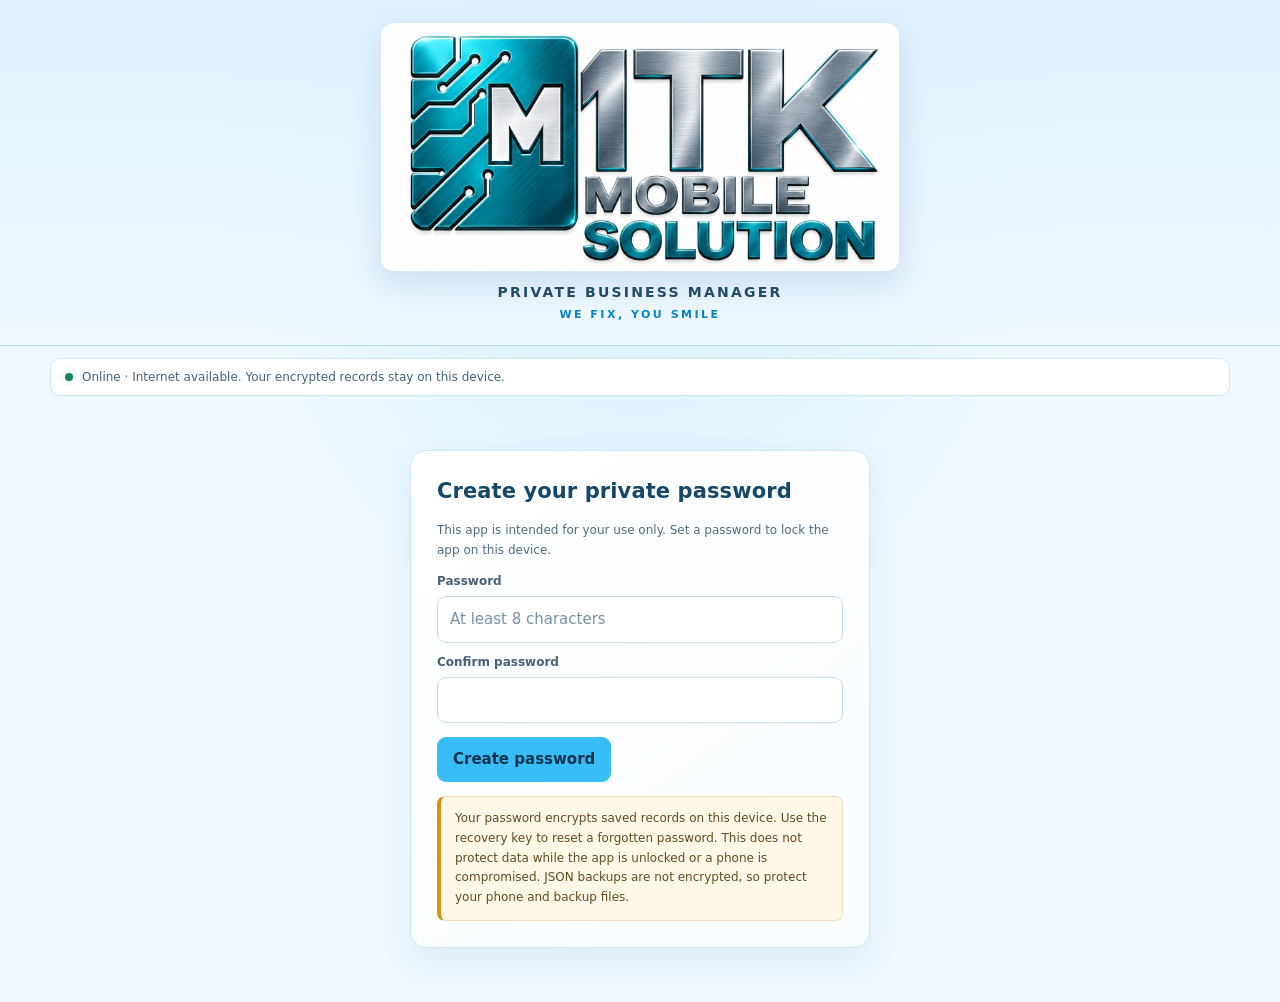
==== commit e0110818: "Add app themes and offline password recovery Co-authored-by: Copilot App <223556219+Copilot@users.no" ====
--- a/index.html
+++ b/index.html
@@ -2,7 +2,7 @@
 <html lang="en">
 <head>
 <meta charset="utf-8"><meta name="viewport" content="width=device-width,initial-scale=1">
-<meta name="theme-color" content="#38bdf8"><meta name="description" content="Manage MTK Mobile Solution income, expenses, stock, repairs and customer balances in one private workspace."><meta name="apple-mobile-web-app-capable" content="yes"><meta name="apple-mobile-web-app-title" content="MTK Business"><link rel="manifest" href="./manifest.webmanifest?v=encrypted-1"><link rel="apple-touch-icon" href="./mtk-icon-192.png"><link rel="icon" type="image/jpeg" href="./mtk-logo.jpeg"><title>MTK Private Business Manager</title>
+<meta name="theme-color" content="#38bdf8"><meta name="description" content="Manage MTK Mobile Solution income, expenses, stock, repairs and customer balances in one private workspace."><meta name="apple-mobile-web-app-capable" content="yes"><meta name="apple-mobile-web-app-title" content="MTK Business"><link rel="manifest" href="./manifest.webmanifest?v=themes-recovery-1"><link rel="apple-touch-icon" href="./mtk-icon-192.png"><link rel="icon" type="image/jpeg" href="./mtk-logo.jpeg"><title>MTK Private Business Manager</title>
 <style>
 :root{color-scheme:light;--sky:#38bdf8;--sky-dark:#0284c7;--sky-soft:#e0f2fe;--dark:#eff8ff;--panel:#fff;--panel-raised:#f7fbff;--line:#cfe6f5;--muted:#506b7e;--text:#17364b;--success:#16835d;--danger:#c5394b}
 *{box-sizing:border-box}
@@ -58,6 +58,52 @@
 .pill{display:inline-block;font-size:11px;background:#e2f4ff;border:1px solid #c1e5f9;border-radius:20px;padding:3px 9px;color:#17608c}
 @media(max-width:600px){header{padding:18px 14px 14px}.brand-logo{max-width:390px;height:195px}header p{font-size:12px;letter-spacing:1.7px}.connection-status{margin:10px 12px 0}main{padding:16px 12px 28px}.card{padding:16px;border-radius:13px;margin-bottom:13px}.grid{gap:11px}.tabs{margin-right:-12px;margin-left:-4px;padding-right:12px}.actions .btn{flex:1 1 auto}#login{margin:24px 12px;padding:20px}.stat{padding:13px}}
 @media print{body{background:#fff;color:#111}header{background:#eff8ff;border-color:#b7ddf4}.brand-logo{height:160px}header p,h2,.slogan{color:#075b91}.card{background:#fff;color:#111;border:1px solid #aaa;box-shadow:none}.stat,.row{background:#fff;color:#111;border:1px solid #bbb}.stat span,.hint,label{color:#333}.no-print{display:none!important}input,select,textarea{background:#fff;color:#111}}
+body[data-theme="teal"]{background:radial-gradient(ellipse at 50% -18%,#c9f1ee 0,transparent 52%),#effaf9;color:#164b4a}
+body[data-theme="teal"] header{background:linear-gradient(180deg,rgba(220,247,244,.97),rgba(239,250,249,.9));border-color:#b8e4df}
+body[data-theme="teal"] header p,body[data-theme="teal"] h2,body[data-theme="teal"] .row strong{color:#145c58}
+body[data-theme="teal"] h3,body[data-theme="teal"] .pill{color:#08766e}
+body[data-theme="teal"] .card{background:linear-gradient(145deg,#fff,#f7fdfc);border-color:#c8e8e4}
+body[data-theme="teal"] input,body[data-theme="teal"] select,body[data-theme="teal"] textarea{background:#fff;color:#164b4a;border-color:#c5e1de}
+body[data-theme="teal"] input:focus,body[data-theme="teal"] select:focus,body[data-theme="teal"] textarea:focus{border-color:#0f8279;box-shadow:0 0 0 3px rgba(20,184,166,.18)}
+body[data-theme="teal"] .btn:not(.alt):not(.red){background:#2dd4bf;color:#083b38}
+body[data-theme="teal"] .btn:not(.alt):not(.red):hover{background:#5eead4}
+body[data-theme="teal"] .btn.alt{background:#edf9f7;color:#285d59;border-color:#c4e6e1}
+body[data-theme="teal"] .btn.alt:hover{background:#def4f0;border-color:#91d3ca}
+body[data-theme="teal"] .tabs button{background:#fff;color:#456a66;border-color:#cce5e1}
+body[data-theme="teal"] .tabs button:hover,body[data-theme="teal"] .tabs button.active{background:#d7f4ef;color:#075e57;border-color:#83d6ca}
+body[data-theme="teal"] .stat{background:linear-gradient(145deg,#effaf8,#e3f5f2);border-color:#c8e8e4}
+body[data-theme="teal"] .stat span,body[data-theme="teal"] label,body[data-theme="teal"] .check label{color:#456a66}
+body[data-theme="teal"] .row,body[data-theme="teal"] .check{background:#f2fbf9;border-color:#d1ebe7}
+body[data-theme="teal"] .pill{background:#e2f7f3;border-color:#c1e9e2}
+body[data-theme="teal"] .connection-status{background:#fff;color:#456a66;border-color:#c8e8e4}
+body[data-theme="dark"]{color-scheme:dark;background:radial-gradient(ellipse at 50% -18%,#193a51 0,transparent 52%),#101c27;color:#e3edf5}
+body[data-theme="dark"] header{background:linear-gradient(180deg,rgba(22,42,58,.97),rgba(16,28,39,.94));border-color:#2a4357}
+body[data-theme="dark"] header p,body[data-theme="dark"] h2,body[data-theme="dark"] .row strong{color:#c6e8fa}
+body[data-theme="dark"] h3,body[data-theme="dark"] .pill{color:#8ed8ff}
+body[data-theme="dark"] .card{background:linear-gradient(145deg,#1b2b39,#172532);border-color:#304657;box-shadow:0 12px 32px rgba(0,0,0,.2)}
+body[data-theme="dark"] input,body[data-theme="dark"] select,body[data-theme="dark"] textarea{background:#13212c;color:#e3edf5;border-color:#3a5265}
+body[data-theme="dark"] input::placeholder,body[data-theme="dark"] textarea::placeholder{color:#9aabba}
+body[data-theme="dark"] input:focus,body[data-theme="dark"] select:focus,body[data-theme="dark"] textarea:focus{border-color:#38bdf8;box-shadow:0 0 0 3px rgba(56,189,248,.2)}
+body[data-theme="dark"] .btn:not(.alt):not(.red){background:#38bdf8;color:#062b40}
+body[data-theme="dark"] .btn:not(.alt):not(.red):hover{background:#7dd3fc}
+body[data-theme="dark"] .btn.alt{background:#203748;color:#d4e9f4;border-color:#385568}
+body[data-theme="dark"] .btn.alt:hover{background:#294559;border-color:#52758b}
+body[data-theme="dark"] .tabs button{background:#1b2b39;color:#b1c6d5;border-color:#344b5d}
+body[data-theme="dark"] .tabs button:hover,body[data-theme="dark"] .tabs button.active{background:#164466;color:#d1efff;border-color:#3479a2}
+body[data-theme="dark"] .stat{background:linear-gradient(145deg,#203546,#1a2c3a);border-color:#354f62}
+body[data-theme="dark"] .stat span,body[data-theme="dark"] label,body[data-theme="dark"] .check label{color:#b4c6d3}
+body[data-theme="dark"] .row,body[data-theme="dark"] .check{background:#1a2b38;border-color:#344b5d}
+body[data-theme="dark"] .pill{background:#18374b;border-color:#315a72}
+body[data-theme="dark"] .connection-status{background:#1b2b39;color:#c5d6e0;border-color:#354d60}
+body[data-theme="dark"] .warning{background:#3a3020;color:#f5dcab;border-color:#725b32}
+body[data-theme="dark"] .warning{border-left-color:#d89213}
+body[data-theme="dark"] .connection-status.offline{background:#3a3020;color:#f5dcab;border-color:#725b32}
+body[data-theme="dark"] .connection-status.offline::before{background:#d89213}
+body[data-theme="dark"] .recovery-dialog{background:#1b2b39;border-color:#354f62}
+.recovery-overlay{position:fixed;inset:0;z-index:10;display:grid;place-items:center;overflow:auto;padding:20px;background:rgba(9,24,36,.72)}
+.recovery-dialog{width:min(100%,560px);max-height:calc(100vh - 40px);overflow:auto;background:var(--panel,#fff);border:1px solid var(--line,#cfe6f5);border-radius:16px;padding:24px;box-shadow:0 24px 70px rgba(0,0,0,.25)}
+.recovery-key{font:700 15px/1.7 ui-monospace,SFMono-Regular,Consolas,monospace;letter-spacing:.04em;overflow-wrap:anywhere;user-select:all}
+@media(max-width:600px){.recovery-overlay{padding:12px}.recovery-dialog{max-height:calc(100vh - 24px);padding:18px}}
 </style></head>
 <body>
 <header><img class="brand-logo" src="./mtk-logo.jpeg" alt="MTK Mobile Solution logo"><p>PRIVATE BUSINESS MANAGER</p><div class="slogan">WE FIX, YOU SMILE</div></header>
@@ -68,7 +114,9 @@
 <div><label>Password</label><input id="password" type="password" autocomplete="current-password" placeholder="At least 8 characters"></div>
 <div id="confirmWrap" style="margin-top:10px"><label>Confirm password</label><input id="confirmPassword" type="password" autocomplete="new-password"></div>
 <div class="actions"><button class="btn" id="loginBtn">Create password</button></div><p class="hint" id="loginMsg"></p>
-<div class="warning">Your password encrypts saved records on this device. This does not protect data while the app is unlocked or a phone is compromised. Forgotten passwords cannot recover encrypted records. JSON backups are not encrypted, so protect your phone and backup files.</div>
+<div class="actions"><button class="btn alt" id="forgotPasswordBtn" type="button">Forgot password?</button></div>
+<section id="recoverPassword" class="hidden"><h3>Recover with your recovery key</h3><p class="hint">This only works if you saved a recovery key on this device. The recovery key resets your app password while keeping your encrypted records.</p><label for="recoveryInput">Recovery key</label><input id="recoveryInput" autocomplete="off" spellcheck="false" placeholder="Paste your saved recovery key"><label for="recoveryNewPassword" style="margin-top:10px">New password</label><input id="recoveryNewPassword" type="password" autocomplete="new-password" placeholder="At least 8 characters"><label for="recoveryConfirmPassword" style="margin-top:10px">Confirm new password</label><input id="recoveryConfirmPassword" type="password" autocomplete="new-password"><div class="actions"><button class="btn" id="recoverPasswordBtn" type="button">Recover account</button></div><p id="recoveryMsg" class="hint" role="status"></p></section>
+<div class="warning">Your password encrypts saved records on this device. Use the recovery key to reset a forgotten password. This does not protect data while the app is unlocked or a phone is compromised. JSON backups are not encrypted, so protect your phone and backup files.</div>
 </section>
 <div id="app" class="hidden">
 <main>
@@ -79,7 +127,7 @@
 <div class="stat"><span>Expenses / money spent</span><strong id="totalExpense">R0.00</strong></div>
 <div class="stat"><span>Profit / loss (cash view)</span><strong id="net">R0.00</strong></div>
 <div class="stat"><span>Inventory items in stock</span><strong id="stockCount">0</strong></div></div><p class="hint">Cash-view result = money recorded as received minus money recorded as spent for the selected dates. It is not a full accounting/tax statement. Record stock purchases as expenses and sales as income; do not count the same transaction twice.</p></section>
-<div class="tabs no-print"><button class="active" data-tab="transaction">Income & expenses</button><button data-tab="inventory">Accessories & stock</button><button data-tab="history">Transaction history</button><button data-tab="repairs">Repair jobs & customers</button><button data-tab="debts">Debts / unpaid</button><button data-tab="reports">Reports & backup</button></div>
+<div class="tabs no-print"><button class="active" data-tab="transaction">Income & expenses</button><button data-tab="inventory">Accessories & stock</button><button data-tab="history">Transaction history</button><button data-tab="repairs">Repair jobs & customers</button><button data-tab="debts">Debts / unpaid</button><button data-tab="reports">Reports & backup</button><button data-tab="settings">Settings</button></div>
 <section class="card panel" id="panel-transaction"><h2>Add money received or spent</h2><form id="transactionForm"><div class="grid">
 <div><label>Transaction type *</label><select id="txType"><option value="income">Money received / sale</option><option value="expense">Money spent / expense</option></select></div>
 <div><label>Date *</label><input id="txDate" type="date" required></div>
@@ -131,8 +179,10 @@
 </div><label style="margin-top:10px">Notes</label><textarea id="dbNotes"></textarea><div class="actions"><button class="btn" type="submit">Save balance</button></div></form>
 <h3>Outstanding balances</h3><div id="debtList"></div></section>
 <section class="card panel hidden" id="panel-reports"><h2>Reports & backup</h2><p>Export a JSON backup to keep your transactions, stock list, and receipt photos together. Backup files are not encrypted; store them securely.</p><div class="actions"><button class="btn" id="exportBtn2">Export full backup</button><label class="btn alt" style="display:inline-flex;align-items:center;cursor:pointer">Import backup<input id="importFile2" type="file" accept=".json,application/json" hidden></label></div><h3>Selected period totals</h3><div id="reportSummary"></div><h3>Business record checklist</h3><ul class="hint"><li>Keep supplier slips for accessories and repair parts.</li><li>Record sales and repair payments on the date received.</li><li>Keep personal spending separate from business spending.</li><li>Count stock regularly and correct quantities.</li><li>Back up data after entering new transactions.</li></ul></section>
+<section class="card panel hidden" id="panel-settings"><h2>App settings</h2><label for="themeSelect">App theme</label><select id="themeSelect"><option value="sky">Sky blue</option><option value="teal">Teal</option><option value="dark">Dark</option></select><p class="hint">Your theme choice is saved on this device and stays selected when you reopen the app.</p><h3>Password recovery</h3><p class="hint">Create a recovery key before you forget your password. Store it somewhere safe outside this app. Anyone with this key can reset your password and read this device's business records. Creating a new key replaces the previous one.</p><div class="actions"><button class="btn alt" id="createRecoveryKeyBtn" type="button">Create / replace recovery key</button></div><p class="hint">Recovery works only on this device while its encrypted records are still available. It cannot reset a password remotely or recover cleared browser storage.</p></section>
 <div class="slogan">WE FIX, YOU SMILE</div>
 </main></div>
+<div id="recoveryKeyOverlay" class="recovery-overlay hidden" role="dialog" aria-modal="true" aria-labelledby="recoveryKeyTitle"><section class="recovery-dialog card"><h2 id="recoveryKeyTitle">Save your recovery key</h2><p id="recoveryKeyIntro" class="hint">This key is shown once. Save it somewhere private outside this device. Anyone with the key can reset your password and access your encrypted records.</p><div id="recoveryKeyValue" class="recovery-key row"></div><div class="actions"><button class="btn alt" id="copyRecoveryKeyBtn" type="button">Copy recovery key</button><button class="btn alt" id="downloadRecoveryKeyBtn" type="button">Download recovery key</button></div><label class="check" style="margin-top:14px"><input id="recoveryKeySaved" type="checkbox"> I saved this key somewhere safe</label><div class="actions"><button class="btn" id="finishRecoveryKeyBtn" type="button" disabled>Continue</button></div></section></div>
 <script>
 const $=id=>document.getElementById(id);
 const today=()=>new Date().toISOString().slice(0,10);
@@ -143,14 +193,31 @@
 const encoder=new TextEncoder();
 const decoder=new TextDecoder();
 const VERIFIER_CONTEXT=encoder.encode('mtk-business-password-verifier-v1');
+const RECOVERY_CONTEXT=encoder.encode('mtk-business-recovery-verifier-v1');
 const DATA_CONTEXT=encoder.encode('mtk-business-data-v1');
+const PASSWORD_WRAP_CONTEXT=encoder.encode('mtk-business-password-wrap-v2');
+const RECOVERY_WRAP_CONTEXT=encoder.encode('mtk-business-recovery-wrap-v2');
+const THEME_STORAGE_KEY='mtkTheme';
+const themes={sky:'#38bdf8',teal:'#14b8a6',dark:'#101c27'};
 let businessData=null;
 let encryptionKey=null;
+let dataKeyBytes=null;
+let recoveryEnvelope=null;
 let activeCredential=null;
 let saveQueue=Promise.resolve();
 let saveRevision=0;
 let latestSaveFailed=false;
+let pendingRecoveryKey=null;
 const read=(k,d)=>businessData?.[k]??d;
+function applyTheme(theme,save=false){
+ if(!Object.prototype.hasOwnProperty.call(themes,theme))theme='sky';
+ document.body.dataset.theme=theme;
+ $('themeSelect').value=theme;
+ document.querySelector('meta[name="theme-color"]').content=themes[theme];
+ if(save){try{localStorage.setItem(THEME_STORAGE_KEY,theme)}catch(error){console.error('Could not save the selected app theme.',error);alert('The app theme changed, but this device could not save the selection.')}}
+}
+applyTheme(localStorage.getItem(THEME_STORAGE_KEY)||'sky');
+$('themeSelect').onchange=()=>applyTheme($('themeSelect').value,true);
 async function hash(s){const b=await crypto.subtle.digest('SHA-256',encoder.encode(s));return [...new Uint8Array(b)].map(x=>x.toString(16).padStart(2,'0')).join('')}
 function bytesToBase64(bytes){let binary='';for(let i=0;i<bytes.length;i+=0x8000)binary+=String.fromCharCode(...bytes.subarray(i,i+0x8000));return btoa(binary)}
 function base64ToBytes(value){const binary=atob(value),bytes=new Uint8Array(binary.length);for(let i=0;i<binary.length;i++)bytes[i]=binary.charCodeAt(i);return bytes}
@@ -163,8 +230,10 @@
   return{encryption,verifier};
  }finally{raw.fill(0)}
 }
-async function passwordVerifier(key){return new Uint8Array(await crypto.subtle.sign('HMAC',key,VERIFIER_CONTEXT))}
+async function passwordVerifier(key,context=VERIFIER_CONTEXT){return new Uint8Array(await crypto.subtle.sign('HMAC',key,context))}
 function bytesEqual(left,right){if(left.length!==right.length)return false;let difference=0;for(let i=0;i<left.length;i++)difference|=left[i]^right[i];return difference===0}
+function generateRecoveryKey(){return bytesToBase64(crypto.getRandomValues(new Uint8Array(32))).replace(/\+/g,'-').replace(/\//g,'_').replace(/=+$/,'')}
+function decodeRecoveryKey(value){const normalized=value.replace(/\s/g,'');if(!/^[A-Za-z0-9_-]{43}$/.test(normalized))throw Error('Enter the complete recovery key exactly as shown.');const bytes=base64ToBytes(normalized.replace(/-/g,'+').replace(/_/g,'/')+'=');if(bytes.length!==32)throw Error('The recovery key is invalid.');return normalized}
 function readLegacyData(){
  const readArray=key=>{const raw=localStorage.getItem(key);if(raw===null)return[];const value=JSON.parse(raw);if(!Array.isArray(value))throw Error(`Legacy data for ${key} is invalid.`);return value};
  return{mtkTransactions:readArray('mtkTransactions'),mtkStock:readArray('mtkStock'),mtkRepairJobs:readArray('mtkRepairJobs'),mtkDebts:readArray('mtkDebts')};
@@ -175,46 +244,85 @@
  const raw=localStorage.getItem(ENCRYPTED_DATA_KEY);
  if(!raw)return null;
  const record=JSON.parse(raw);
- if(record.version!==1||record.algorithm!=='PBKDF2-HMAC-SHA-256'||record.iterations!==KDF_ITERATIONS||typeof record.salt!=='string'||typeof record.verifier!=='string'||typeof record.iv!=='string'||typeof record.ciphertext!=='string')throw Error('The encrypted data record is invalid.');
+ if((record.version!==1&&record.version!==2)||record.algorithm!=='PBKDF2-HMAC-SHA-256'||record.iterations!==KDF_ITERATIONS||typeof record.salt!=='string'||typeof record.verifier!=='string'||typeof record.iv!=='string'||typeof record.ciphertext!=='string')throw Error('The encrypted data record is invalid.');
  const salt=base64ToBytes(record.salt),iv=base64ToBytes(record.iv),verifier=base64ToBytes(record.verifier);
  if(salt.length!==16||iv.length!==12||verifier.length!==32)throw Error('The encrypted data record is invalid.');
+ if(record.version===2){
+  if(typeof record.recoverySalt!=='string'||typeof record.recoveryVerifier!=='string'||typeof record.keyIv!=='string'||typeof record.wrappedKey!=='string'||typeof record.recoveryKeyIv!=='string'||typeof record.recoveryWrappedKey!=='string')throw Error('The encrypted data record is invalid.');
+  if(base64ToBytes(record.recoverySalt).length!==16||base64ToBytes(record.recoveryVerifier).length!==32||base64ToBytes(record.keyIv).length!==12||base64ToBytes(record.recoveryKeyIv).length!==12||base64ToBytes(record.wrappedKey).length!==48||base64ToBytes(record.recoveryWrappedKey).length!==48)throw Error('The encrypted data record is invalid.');
+ }
  return record;
 }
-async function persistEncryptedData(data,credential,key){
+async function createRecoveryEnvelope(dataKey,wrappingKey){
  const iv=crypto.getRandomValues(new Uint8Array(12));
- const ciphertext=await crypto.subtle.encrypt({name:'AES-GCM',iv,additionalData:DATA_CONTEXT},key,encoder.encode(JSON.stringify(data)));
- localStorage.setItem(ENCRYPTED_DATA_KEY,JSON.stringify({...credential,iv:bytesToBase64(iv),ciphertext:bytesToBase64(new Uint8Array(ciphertext))}));
+ const wrappedKey=await crypto.subtle.encrypt({name:'AES-GCM',iv,additionalData:RECOVERY_WRAP_CONTEXT},wrappingKey,dataKey);
+ return{recoveryKeyIv:bytesToBase64(iv),recoveryWrappedKey:bytesToBase64(new Uint8Array(wrappedKey))};
+}
+async function persistEncryptedData(data,credential,passwordKey,dataKey,recoveryKey,existingRecoveryEnvelope){
+ const contentKey=await crypto.subtle.importKey('raw',dataKey,{name:'AES-GCM'},false,['encrypt','decrypt']);
+ const iv=crypto.getRandomValues(new Uint8Array(12)),keyIv=crypto.getRandomValues(new Uint8Array(12));
+ const ciphertext=await crypto.subtle.encrypt({name:'AES-GCM',iv,additionalData:DATA_CONTEXT},contentKey,encoder.encode(JSON.stringify(data)));
+ const wrappedKey=await crypto.subtle.encrypt({name:'AES-GCM',iv:keyIv,additionalData:PASSWORD_WRAP_CONTEXT},passwordKey,dataKey);
+ const recovery= recoveryKey?await createRecoveryEnvelope(dataKey,recoveryKey):existingRecoveryEnvelope;
+ if(!recovery)throw Error('A recovery key is required to save encrypted records.');
+ const saved={...credential,keyIv:bytesToBase64(keyIv),wrappedKey:bytesToBase64(new Uint8Array(wrappedKey)),...recovery,iv:bytesToBase64(iv),ciphertext:bytesToBase64(new Uint8Array(ciphertext))};
+ localStorage.setItem(ENCRYPTED_DATA_KEY,JSON.stringify(saved));
+ return recovery;
 }
 async function createEncryptedStorage(password,data){
  const salt=crypto.getRandomValues(new Uint8Array(16));
  const keys=await derivePasswordKeys(password,salt);
- const credential={version:1,algorithm:'PBKDF2-HMAC-SHA-256',iterations:KDF_ITERATIONS,salt:bytesToBase64(salt),verifier:bytesToBase64(await passwordVerifier(keys.verifier))};
- await persistEncryptedData(data,credential,keys.encryption);
+ const recoveryKey=generateRecoveryKey(),recoverySalt=crypto.getRandomValues(new Uint8Array(16));
+ const recoveryKeys=await derivePasswordKeys(recoveryKey,recoverySalt);
+ const dataKey=crypto.getRandomValues(new Uint8Array(32));
+ const credential={version:2,algorithm:'PBKDF2-HMAC-SHA-256',iterations:KDF_ITERATIONS,salt:bytesToBase64(salt),verifier:bytesToBase64(await passwordVerifier(keys.verifier)),recoverySalt:bytesToBase64(recoverySalt),recoveryVerifier:bytesToBase64(await passwordVerifier(recoveryKeys.verifier,RECOVERY_CONTEXT))};
+ const savedRecovery=await persistEncryptedData(data,credential,keys.encryption,dataKey,recoveryKeys.encryption);
  removeLegacyData();
  businessData=data;
  encryptionKey=keys.encryption;
+ dataKeyBytes=dataKey;
+ recoveryEnvelope=savedRecovery;
  activeCredential=credential;
+ return recoveryKey;
 }
 async function unlockWithPassword(password){
  const record=getEncryptedRecord();
  if(!record)return false;
  const keys=await derivePasswordKeys(password,base64ToBytes(record.salt));
  if(!bytesEqual(await passwordVerifier(keys.verifier),base64ToBytes(record.verifier)))return false;
- const plaintext=await crypto.subtle.decrypt({name:'AES-GCM',iv:base64ToBytes(record.iv),additionalData:DATA_CONTEXT},keys.encryption,base64ToBytes(record.ciphertext));
- const data=JSON.parse(decoder.decode(plaintext));
- if(!data||!['mtkTransactions','mtkStock','mtkRepairJobs','mtkDebts'].every(key=>Array.isArray(data[key])))throw Error('The encrypted business records are invalid.');
+ let dataKey,contentKey,recoveryKey=null,credential,data;
+ if(record.version===1){
+  const plaintext=await crypto.subtle.decrypt({name:'AES-GCM',iv:base64ToBytes(record.iv),additionalData:DATA_CONTEXT},keys.encryption,base64ToBytes(record.ciphertext));
+  data=JSON.parse(decoder.decode(plaintext));
+  if(!data||!['mtkTransactions','mtkStock','mtkRepairJobs','mtkDebts'].every(key=>Array.isArray(data[key])))throw Error('The encrypted business records are invalid.');
+  recoveryKey=generateRecoveryKey();
+  const recoverySalt=crypto.getRandomValues(new Uint8Array(16)),recoveryKeys=await derivePasswordKeys(recoveryKey,recoverySalt);
+  dataKey=crypto.getRandomValues(new Uint8Array(32));
+  credential={version:2,algorithm:'PBKDF2-HMAC-SHA-256',iterations:KDF_ITERATIONS,salt:record.salt,verifier:record.verifier,recoverySalt:bytesToBase64(recoverySalt),recoveryVerifier:bytesToBase64(await passwordVerifier(recoveryKeys.verifier,RECOVERY_CONTEXT))};
+  recoveryEnvelope=await persistEncryptedData(data,credential,keys.encryption,dataKey,recoveryKeys.encryption);
+ }else{
+  dataKey=new Uint8Array(await crypto.subtle.decrypt({name:'AES-GCM',iv:base64ToBytes(record.keyIv),additionalData:PASSWORD_WRAP_CONTEXT},keys.encryption,base64ToBytes(record.wrappedKey)));
+  if(dataKey.length!==32)throw Error('The encrypted data key is invalid.');
+  contentKey=await crypto.subtle.importKey('raw',dataKey,{name:'AES-GCM'},false,['decrypt']);
+  const plaintext=await crypto.subtle.decrypt({name:'AES-GCM',iv:base64ToBytes(record.iv),additionalData:DATA_CONTEXT},contentKey,base64ToBytes(record.ciphertext));
+  data=JSON.parse(decoder.decode(plaintext));
+  if(!data||!['mtkTransactions','mtkStock','mtkRepairJobs','mtkDebts'].every(key=>Array.isArray(data[key])))throw Error('The encrypted business records are invalid.');
+  credential={version:record.version,algorithm:record.algorithm,iterations:record.iterations,salt:record.salt,verifier:record.verifier,recoverySalt:record.recoverySalt,recoveryVerifier:record.recoveryVerifier};
+  recoveryEnvelope={recoveryKeyIv:record.recoveryKeyIv,recoveryWrappedKey:record.recoveryWrappedKey};
+ }
  removeLegacyData();
  businessData=data;
  encryptionKey=keys.encryption;
- activeCredential={version:record.version,algorithm:record.algorithm,iterations:record.iterations,salt:record.salt,verifier:record.verifier};
- return true;
+ dataKeyBytes=dataKey;
+ activeCredential=credential;
+ return recoveryKey;
 }
 async function saveData(updates){
- if(!businessData||!encryptionKey||!activeCredential)throw Error('Unlock the app before saving business records.');
+ if(!businessData||!encryptionKey||!dataKeyBytes||!activeCredential||!recoveryEnvelope)throw Error('Unlock the app before saving business records.');
  const next={...businessData,...updates};
  businessData=next;
  const revision=++saveRevision;
- const pending=saveQueue.then(()=>persistEncryptedData(next,activeCredential,encryptionKey));
+ const pending=saveQueue.then(()=>persistEncryptedData(next,activeCredential,encryptionKey,dataKeyBytes,null,recoveryEnvelope));
  saveQueue=pending.catch(()=>{});
  try{
   await pending;
@@ -227,22 +335,26 @@
   return false;
  }
 }
-function showLogin(){ $('app').classList.add('hidden');$('login').classList.remove('hidden');$('confirmWrap').classList.toggle('hidden',passwordExists());$('loginTitle').textContent=passwordExists()?'Unlock MTK Private Business Manager':'Create your private password';$('loginBtn').textContent=passwordExists()?'Unlock':'Create password'}
+function showLogin(){ const hasPassword=passwordExists();$('app').classList.add('hidden');$('login').classList.remove('hidden');$('confirmWrap').classList.toggle('hidden',hasPassword);$('forgotPasswordBtn').classList.toggle('hidden',!hasPassword);$('loginTitle').textContent=hasPassword?'Unlock MTK Private Business Manager':'Create your private password';$('loginBtn').textContent=hasPassword?'Unlock':'Create password';$('password').value='';$('recoverPassword').classList.add('hidden');$('recoveryInput').value='';$('recoveryNewPassword').value='';$('recoveryConfirmPassword').value='';$('recoveryMsg').textContent=''}
 async function handleLogin(){
  const password=$('password').value;
  if(password.length<8){$('loginMsg').textContent='Use at least 8 characters.';return}
  $('loginBtn').disabled=true;
  try{
+  let newRecoveryKey=null;
   if(localStorage.getItem(ENCRYPTED_DATA_KEY)){
-   if(!await unlockWithPassword(password)){$('loginMsg').textContent='Incorrect password. Try again.';return}
+   const result=await unlockWithPassword(password);
+   if(result===false){$('loginMsg').textContent='Incorrect password. Try again.';return}
+   newRecoveryKey=result;
   }else{
    const legacyHash=localStorage.getItem('mtkPassHash');
    if(legacyHash){
     if(await hash(password)!==legacyHash){$('loginMsg').textContent='Incorrect password. Try again.';return}
    }else if(password!==$('confirmPassword').value){$('loginMsg').textContent='Passwords do not match.';return}
-   await createEncryptedStorage(password,readLegacyData());
+   newRecoveryKey=await createEncryptedStorage(password,readLegacyData());
   }
   unlock();
+  if(newRecoveryKey)showRecoveryKey(newRecoveryKey);
  }catch(error){
   console.error('Could not unlock or encrypt business records.',error);
   $('loginMsg').textContent='Could not unlock or encrypt saved records. Your existing data has not been removed.';
@@ -250,6 +362,77 @@
 }
 $('loginBtn').onclick=handleLogin;
 function unlock(){$('login').classList.add('hidden');$('app').classList.remove('hidden');$('password').value='';$('confirmPassword').value='';$('loginMsg').textContent='';renderAll()}
+function showRecoveryKey(key,isReplacement=false){
+ pendingRecoveryKey=key;
+ $('recoveryKeyTitle').textContent=isReplacement?'Save your new recovery key':'Save your recovery key';
+ $('recoveryKeyIntro').textContent=isReplacement?'This key replaces your previous recovery key. Save it somewhere private outside this device. Anyone with the key can reset your password and access your encrypted records.':'This key is shown once. Save it somewhere private outside this device. Anyone with the key can reset your password and access your encrypted records.';
+ $('recoveryKeyValue').textContent=key;
+ $('recoveryKeySaved').checked=false;
+ $('finishRecoveryKeyBtn').disabled=true;
+ $('recoveryKeyOverlay').classList.remove('hidden');
+}
+function finishRecoveryKey(){
+ if(!$('recoveryKeySaved').checked){$('recoveryKeySaved').focus();return}
+ pendingRecoveryKey=null;
+ $('recoveryKeyValue').textContent='';
+ $('recoveryKeyOverlay').classList.add('hidden');
+}
+$('recoveryKeySaved').onchange=()=>{$('finishRecoveryKeyBtn').disabled=!$('recoveryKeySaved').checked};
+$('finishRecoveryKeyBtn').onclick=finishRecoveryKey;
+$('copyRecoveryKeyBtn').onclick=async()=>{try{await navigator.clipboard.writeText(pendingRecoveryKey);alert('Recovery key copied. Store it somewhere private.')}catch(error){console.error('Could not copy the recovery key.',error);alert('Could not copy the recovery key. Select and copy the displayed key instead.')}};
+$('downloadRecoveryKeyBtn').onclick=()=>{const blob=new Blob([`MTK Private Business Manager recovery key\nKeep this key private. Anyone who has it can reset your password and read this device's business records.\n\n${pendingRecoveryKey}\n`],{type:'text/plain'});const url=URL.createObjectURL(blob),link=document.createElement('a');link.href=url;link.download='mtk-business-recovery-key.txt';link.click();setTimeout(()=>URL.revokeObjectURL(url),1000)};
+$('forgotPasswordBtn').onclick=()=>{$('recoverPassword').classList.toggle('hidden');$('recoveryMsg').textContent='';if(!$('recoverPassword').classList.contains('hidden'))$('recoveryInput').focus()};
+async function recoverPassword(){
+ const recoveryPassword=$('recoveryInput').value.trim(),newPassword=$('recoveryNewPassword').value;
+ if(newPassword.length<8){$('recoveryMsg').textContent='Use at least 8 characters for your new password.';return}
+ if(newPassword!==$('recoveryConfirmPassword').value){$('recoveryMsg').textContent='The new passwords do not match.';return}
+ $('recoverPasswordBtn').disabled=true;
+ try{
+  await saveQueue;
+  if(latestSaveFailed)throw Error('Your latest changes were not saved. Unlock with the current password and save them before recovering.');
+  const record=getEncryptedRecord();
+  if(!record?.recoverySalt||!record.recoveryVerifier)throw Error('No recovery key was set up for these records. If you still know your password, unlock the app and create one in Settings.');
+  const keyText=decodeRecoveryKey(recoveryPassword);
+  const recoveryKeys=await derivePasswordKeys(keyText,base64ToBytes(record.recoverySalt));
+  if(!bytesEqual(await passwordVerifier(recoveryKeys.verifier,RECOVERY_CONTEXT),base64ToBytes(record.recoveryVerifier)))throw Error('That recovery key is incorrect.');
+  const dataKey=new Uint8Array(await crypto.subtle.decrypt({name:'AES-GCM',iv:base64ToBytes(record.recoveryKeyIv),additionalData:RECOVERY_WRAP_CONTEXT},recoveryKeys.encryption,base64ToBytes(record.recoveryWrappedKey)));
+  if(dataKey.length!==32)throw Error('The encrypted data key is invalid.');
+  const contentKey=await crypto.subtle.importKey('raw',dataKey,{name:'AES-GCM'},false,['decrypt']);
+  const plaintext=await crypto.subtle.decrypt({name:'AES-GCM',iv:base64ToBytes(record.iv),additionalData:DATA_CONTEXT},contentKey,base64ToBytes(record.ciphertext));
+  const data=JSON.parse(decoder.decode(plaintext));
+  if(!data||!['mtkTransactions','mtkStock','mtkRepairJobs','mtkDebts'].every(key=>Array.isArray(data[key])))throw Error('The encrypted business records are invalid.');
+  const salt=crypto.getRandomValues(new Uint8Array(16)),passwordKeys=await derivePasswordKeys(newPassword,salt);
+  const credential={version:2,algorithm:'PBKDF2-HMAC-SHA-256',iterations:KDF_ITERATIONS,salt:bytesToBase64(salt),verifier:bytesToBase64(await passwordVerifier(passwordKeys.verifier)),recoverySalt:record.recoverySalt,recoveryVerifier:record.recoveryVerifier};
+  recoveryEnvelope=await persistEncryptedData(data,credential,passwordKeys.encryption,dataKey,recoveryKeys.encryption);
+  removeLegacyData();
+  businessData=data;
+  encryptionKey=passwordKeys.encryption;
+  dataKeyBytes=dataKey;
+  activeCredential=credential;
+  latestSaveFailed=false;
+  $('recoveryMsg').textContent='Password reset. Your saved records are intact.';
+  unlock();
+ }catch(error){console.error('Could not recover the app password.',error);$('recoveryMsg').textContent=error.message||'Could not recover the app. Your encrypted records have not been changed.'}
+ finally{$('recoverPasswordBtn').disabled=false}
+}
+$('recoverPasswordBtn').onclick=recoverPassword;
+async function createOrReplaceRecoveryKey(){
+ if(!businessData||!encryptionKey||!dataKeyBytes||!recoveryEnvelope||!activeCredential){alert('Unlock the app before managing its recovery key.');return}
+ if(activeCredential.recoverySalt&&!confirm('This will replace your existing recovery key. Your old key will stop working. Continue?'))return;
+ $('createRecoveryKeyBtn').disabled=true;
+ try{
+  await saveQueue;
+  if(latestSaveFailed)throw Error('The latest changes could not be saved. Try saving again before replacing the recovery key.');
+  const key=generateRecoveryKey(),salt=crypto.getRandomValues(new Uint8Array(16));
+  const keys=await derivePasswordKeys(key,salt);
+  const credential={...activeCredential,recoverySalt:bytesToBase64(salt),recoveryVerifier:bytesToBase64(await passwordVerifier(keys.verifier,RECOVERY_CONTEXT))};
+  recoveryEnvelope=await persistEncryptedData(businessData,credential,encryptionKey,dataKeyBytes,keys.encryption);
+  activeCredential=credential;
+  showRecoveryKey(key,true);
+ }catch(error){console.error('Could not create a recovery key.',error);alert(error.message||'Could not create a recovery key. Your existing encrypted records are unchanged.')}
+ finally{$('createRecoveryKeyBtn').disabled=false}
+}
+$('createRecoveryKeyBtn').onclick=createOrReplaceRecoveryKey;
 function clearSensitiveDom(){
  for(const id of ['transactionForm','stockForm','repairForm','debtForm'])$(id).reset();
  delete $('txReceipt').dataset.receipt;
@@ -265,6 +448,9 @@
  clearSensitiveDom();
  businessData=null;
  encryptionKey=null;
+ dataKeyBytes?.fill(0);
+ dataKeyBytes=null;
+ recoveryEnvelope=null;
  activeCredential=null;
  showLogin();
  $('loginMsg').textContent='App locked.';
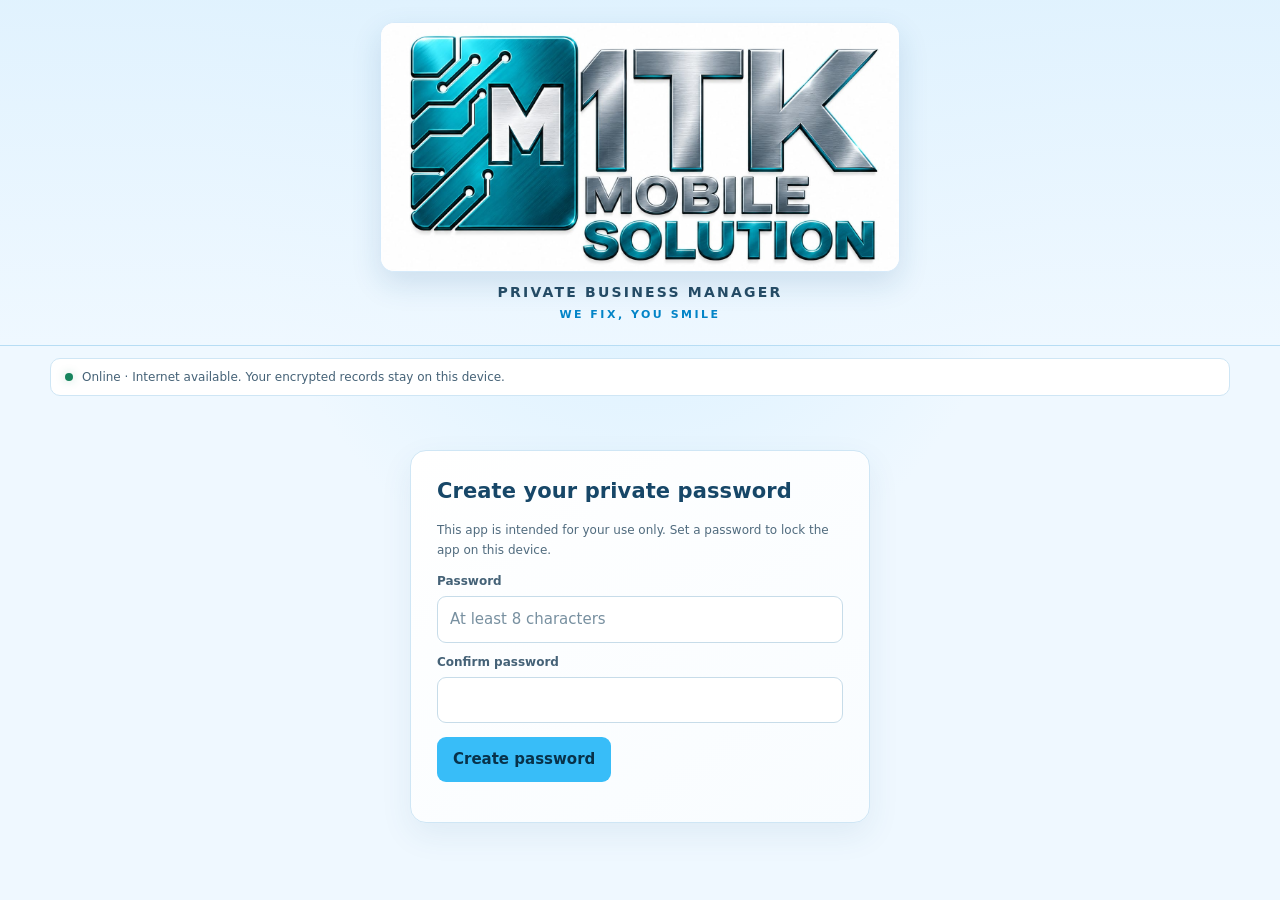
==== commit 6c825f25: "Hide privacy notice on password screen Co-authored-by: Copilot App <223556219+Copilot@users.noreply." ====
--- a/index.html
+++ b/index.html
@@ -116,7 +116,6 @@
 <div class="actions"><button class="btn" id="loginBtn">Create password</button></div><p class="hint" id="loginMsg"></p>
 <div class="actions"><button class="btn alt" id="forgotPasswordBtn" type="button">Forgot password?</button></div>
 <section id="recoverPassword" class="hidden"><h3>Recover with your recovery key</h3><p class="hint">This only works if you saved a recovery key on this device. The recovery key resets your app password while keeping your encrypted records.</p><label for="recoveryInput">Recovery key</label><input id="recoveryInput" autocomplete="off" spellcheck="false" placeholder="Paste your saved recovery key"><label for="recoveryNewPassword" style="margin-top:10px">New password</label><input id="recoveryNewPassword" type="password" autocomplete="new-password" placeholder="At least 8 characters"><label for="recoveryConfirmPassword" style="margin-top:10px">Confirm new password</label><input id="recoveryConfirmPassword" type="password" autocomplete="new-password"><div class="actions"><button class="btn" id="recoverPasswordBtn" type="button">Recover account</button></div><p id="recoveryMsg" class="hint" role="status"></p></section>
-<div class="warning">Your password encrypts saved records on this device. Use the recovery key to reset a forgotten password. This does not protect data while the app is unlocked or a phone is compromised. JSON backups are not encrypted, so protect your phone and backup files.</div>
 </section>
 <div id="app" class="hidden">
 <main>
